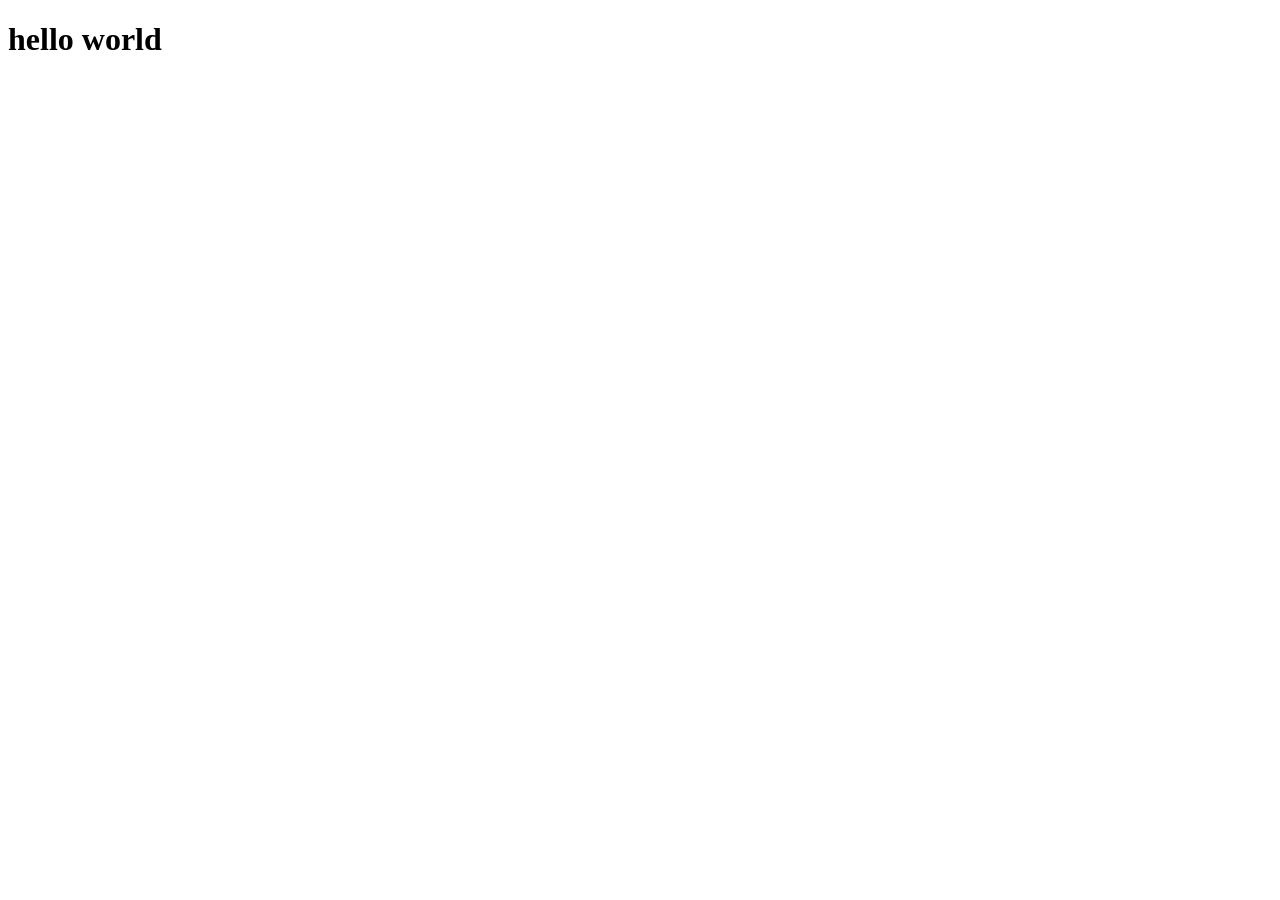
==== index.html @ 6f92bea1 "innitial comiit" ====
<!DOCTYPE html>
<html lang="en">
  <head>
    <meta charset="UTF-8" />
    <meta name="viewport" content="width=device-width, initial-scale=1.0" />
    <title>web project</title>
  </head>
  <body>
    <h1>hello world</h1>
  </body>
</html>
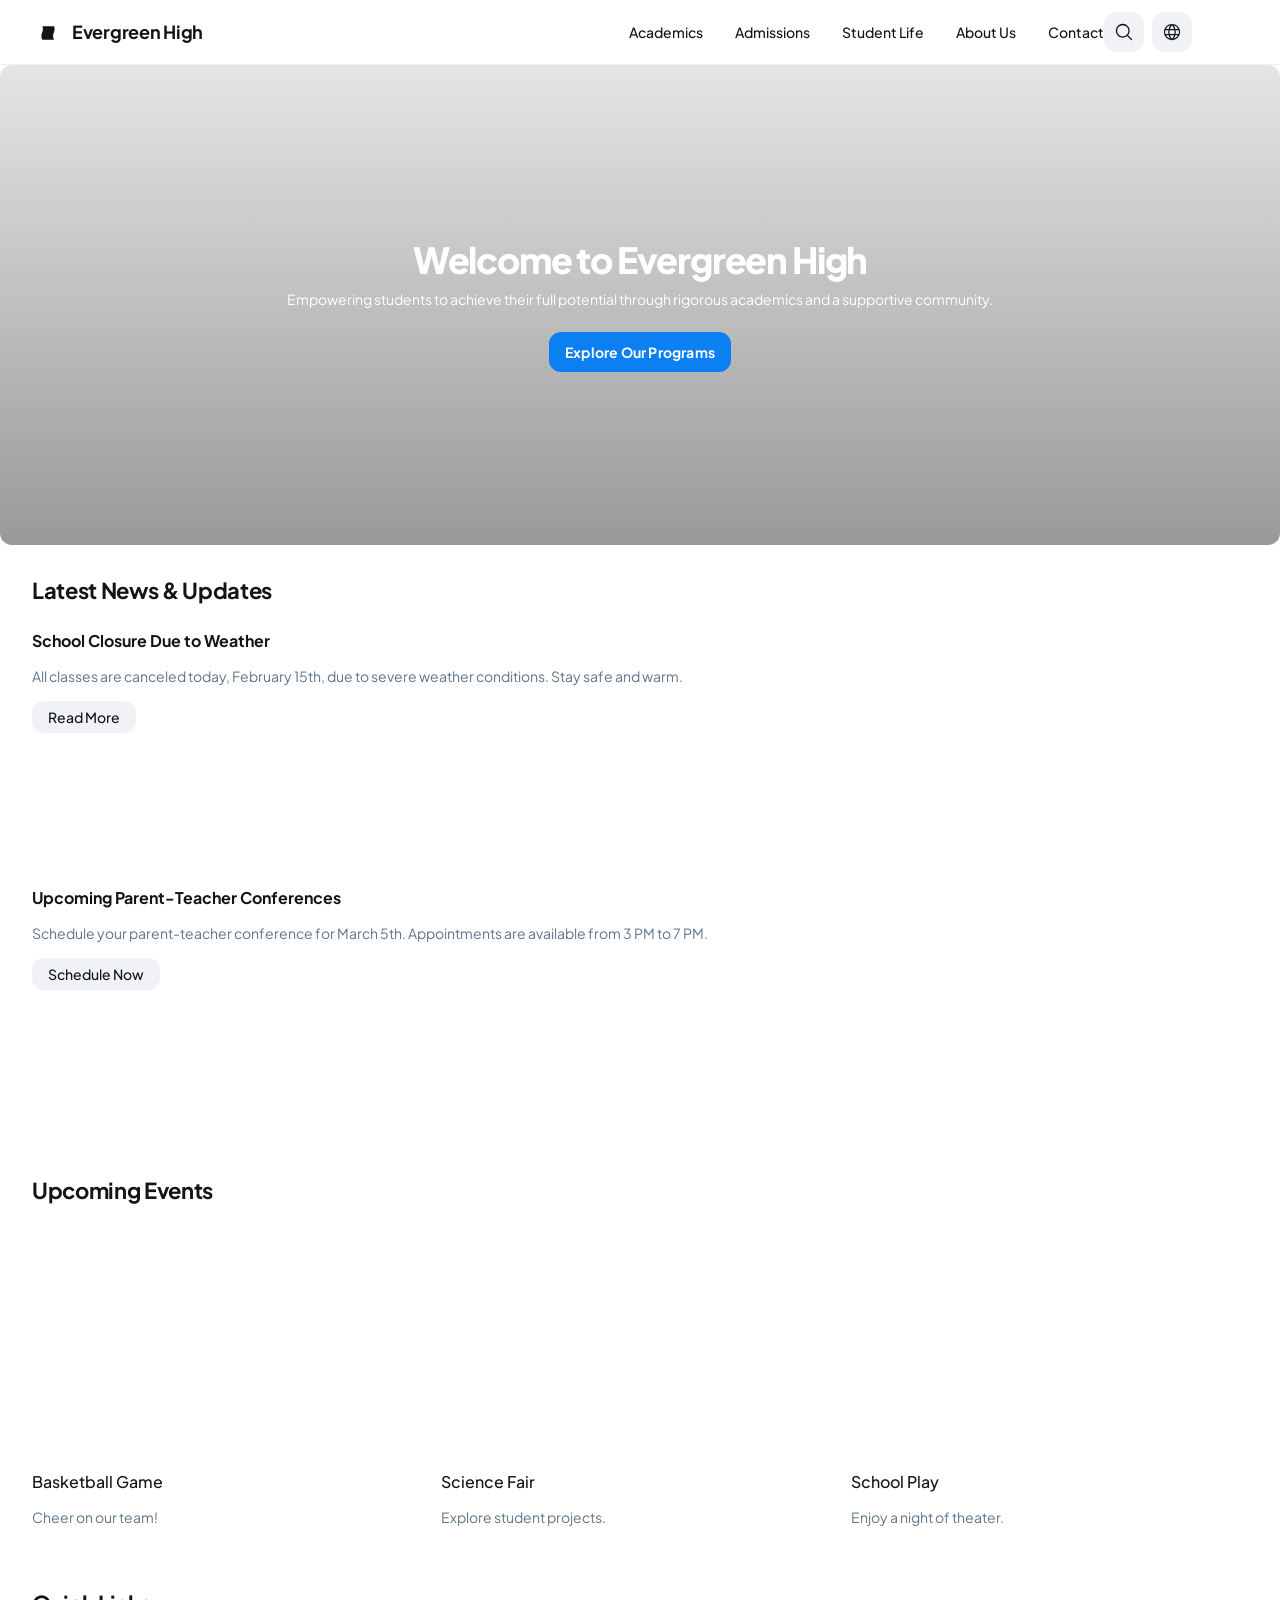
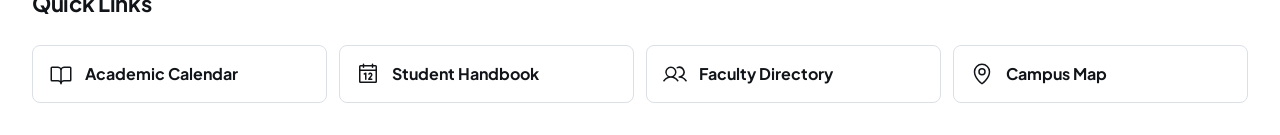
==== commit fb5cda9b: "frontend structure" ====
--- a/index.html
+++ b/index.html
@@ -1,11 +1,130 @@
 <!DOCTYPE html>
 <html lang="en">
-  <head>
-    <meta charset="UTF-8" />
-    <meta name="viewport" content="width=device-width, initial-scale=1.0" />
-    <title>web project</title>
-  </head>
-  <body>
-    <h1>hello world</h1>
-  </body>
-</html>
+<head>
+    <meta charset="UTF-8">
+    <meta name="viewport" content="width=device-width, initial-scale=1.0">
+    <title>Evergreen Design</title>
+    <link rel="preconnect" href="https://fonts.gstatic.com/" crossorigin>
+    <link rel="stylesheet" href="https://fonts.googleapis.com/css2?display=swap&family=Noto+Sans:wght@400;500;700;900&family=Plus+Jakarta+Sans:wght@400;500;700;800">
+    <link rel="stylesheet" href="style.css">
+</head>
+<body>
+    <div class="design-root">
+        <div class="layout-container">
+            <header class="header">
+                <div class="brand">
+                    <div class="logo">
+                        <svg viewBox="0 0 48 48" fill="none" xmlns="http://www.w3.org/2000/svg">
+                            <path d="M42.4379 44C42.4379 44 36.0744 33.9038 41.1692 24C46.8624 12.9336 42.2078 4 42.2078 4L7.01134 4C7.01134 4 11.6577 12.932 5.96912 23.9969C0.876273 33.9029 7.27094 44 7.27094 44L42.4379 44Z" fill="currentColor"></path>
+                        </svg>
+                    </div>
+                    <h2>Evergreen High</h2>
+                </div>
+                <nav class="navigation">
+                    <a href="#">Academics</a>
+                    <a href="#">Admissions</a>
+                    <a href="#">Student Life</a>
+                    <a href="#">About Us</a>
+                    <a href="#">Contact</a>
+                </nav>
+                <div class="actions">
+                    <button class="icon-button">
+                        <svg xmlns="http://www.w3.org/2000/svg" width="20px" height="20px" fill="currentColor" viewBox="0 0 256 256">
+                            <path d="M229.66,218.34l-50.07-50.06a88.11,88.11,0,1,0-11.31,11.31l50.06,50.07a8,8,0,0,0,11.32-11.32ZM40,112a72,72,0,1,1,72,72A72.08,72.08,0,0,1,40,112Z"></path>
+                        </svg>
+                    </button>
+                    <button class="icon-button">
+                        <svg xmlns="http://www.w3.org/2000/svg" width="20px" height="20px" fill="currentColor" viewBox="0 0 256 256">
+                            <path d="M128,24A104,104,0,1,0,232,128,104.11,104.11,0,0,0,128,24ZM101.63,168h52.74C149,186.34,140,202.87,128,215.89,116,202.87,107,186.34,101.63,168ZM98,152a145.72,145.72,0,0,1,0-48h60a145.72,145.72,0,0,1,0,48ZM40,128a87.61,87.61,0,0,1,3.33-24H81.79a161.79,161.79,0,0,0,0,48H43.33A87.61,87.61,0,0,1,40,128ZM154.37,88H101.63C107,69.66,116,53.13,128,40.11,140,53.13,149,69.66,154.37,88Zm19.84,16h38.46a88.15,88.15,0,0,1,0,48H174.21a161.79,161.79,0,0,0,0-48Zm32.16-16H170.94a142.39,142.39,0,0,0-20.26-45A88.37,88.37,0,0,1,206.37,88ZM105.32,43A142.39,142.39,0,0,0,85.06,88H49.63A88.37,88.37,0,0,1,105.32,43ZM49.63,168H85.06a142.39,142.39,0,0,0,20.26,45A88.37,88.37,0,0,1,49.63,168Zm101.05,45a142.39,142.39,0,0,0,20.26-45h35.43A88.37,88.37,0,0,1,150.68,213Z"></path>
+                        </svg>
+                    </button>
+                    <div class="avatar"></div>
+                </div>
+            </header>
+            
+            <main class="main-content">
+                <div class="hero">
+                    <div class="hero-text">
+                        <h1>Welcome to Evergreen High</h1>
+                        <p>Empowering students to achieve their full potential through rigorous academics and a supportive community.</p>
+                    </div>
+                    <button class="cta-button">Explore Our Programs</button>
+                </div>
+                
+                <section class="news-section">
+                    <h2>Latest News & Updates</h2>
+                    <div class="news-item">
+                        <div class="news-content">
+                            <h3>School Closure Due to Weather</h3>
+                            <p>All classes are canceled today, February 15th, due to severe weather conditions. Stay safe and warm.</p>
+                            <button class="read-more">Read More</button>
+                        </div>
+                        <div class="news-image"></div>
+                    </div>
+                    
+                    <div class="news-item">
+                        <div class="news-content">
+                            <h3>Upcoming Parent-Teacher Conferences</h3>
+                            <p>Schedule your parent-teacher conference for March 5th. Appointments are available from 3 PM to 7 PM.</p>
+                            <button class="read-more">Schedule Now</button>
+                        </div>
+                        <div class="news-image"></div>
+                    </div>
+                </section>
+                
+                <section class="events-section">
+                    <h2>Upcoming Events</h2>
+                    <div class="events-container">
+                        <div class="event-card">
+                            <div class="event-image"></div>
+                            <h3>Basketball Game</h3>
+                            <p>Cheer on our team!</p>
+                        </div>
+                        <div class="event-card">
+                            <div class="event-image"></div>
+                            <h3>Science Fair</h3>
+                            <p>Explore student projects.</p>
+                        </div>
+                        <div class="event-card">
+                            <div class="event-image"></div>
+                            <h3>School Play</h3>
+                            <p>Enjoy a night of theater.</p>
+                        </div>
+                    </div>
+                </section>
+                
+                <section class="quick-links">
+                    <h2>Quick Links</h2>
+                    <div class="links-grid">
+                        <a href="#" class="link-card">
+                            <svg xmlns="http://www.w3.org/2000/svg" width="24px" height="24px" fill="currentColor" viewBox="0 0 256 256">
+                                <path d="M224,48H160a40,40,0,0,0-32,16A40,40,0,0,0,96,48H32A16,16,0,0,0,16,64V192a16,16,0,0,0,16,16H96a24,24,0,0,1,24,24,8,8,0,0,0,16,0,24,24,0,0,1,24-24h64a16,16,0,0,0,16-16V64A16,16,0,0,0,224,48ZM96,192H32V64H96a24,24,0,0,1,24,24V200A39.81,39.81,0,0,0,96,192Zm128,0H160a39.81,39.81,0,0,0-24,8V88a24,24,0,0,1,24-24h64Z"></path>
+                            </svg>
+                            <span>Academic Calendar</span>
+                        </a>
+                        <a href="#" class="link-card">
+                            <svg xmlns="http://www.w3.org/2000/svg" width="24px" height="24px" fill="currentColor" viewBox="0 0 256 256">
+                                <path d="M208,32H184V24a8,8,0,0,0-16,0v8H88V24a8,8,0,0,0-16,0v8H48A16,16,0,0,0,32,48V208a16,16,0,0,0,16,16H208a16,16,0,0,0,16-16V48A16,16,0,0,0,208,32ZM72,48v8a8,8,0,0,0,16,0V48h80v8a8,8,0,0,0,16,0V48h24V80H48V48ZM208,208H48V96H208V208Zm-96-88v64a8,8,0,0,1-16,0V132.94l-4.42,2.22a8,8,0,0,1-7.16-14.32l16-8A8,8,0,0,1,112,120Zm59.16,30.45L152,176h16a8,8,0,0,1,0,16H136a8,8,0,0,1-6.4-12.8l28.78-38.37A8,8,0,1,0,145.07,132a8,8,0,1,1-13.85-8A24,24,0,0,1,176,136,23.76,23.76,0,0,1,171.16,150.45Z"></path>
+                            </svg>
+                            <span>Student Handbook</span>
+                        </a>
+                        <a href="#" class="link-card">
+                            <svg xmlns="http://www.w3.org/2000/svg" width="24px" height="24px" fill="currentColor" viewBox="0 0 256 256">
+                                <path d="M117.25,157.92a60,60,0,1,0-66.5,0A95.83,95.83,0,0,0,3.53,195.63a8,8,0,1,0,13.4,8.74,80,80,0,0,1,134.14,0,8,8,0,0,0,13.4-8.74A95.83,95.83,0,0,0,117.25,157.92ZM40,108a44,44,0,1,1,44,44A44.05,44.05,0,0,1,40,108Zm210.14,98.7a8,8,0,0,1-11.07-2.33A79.83,79.83,0,0,0,172,168a8,8,0,0,1,0-16,44,44,0,1,0-16.34-84.87,8,8,0,1,1-5.94-14.85,60,60,0,0,1,55.53,105.64,95.83,95.83,0,0,1,47.22,37.71A8,8,0,0,1,250.14,206.7Z"></path>
+                            </svg>
+                            <span>Faculty Directory</span>
+                        </a>
+                        <a href="#" class="link-card">
+                            <svg xmlns="http://www.w3.org/2000/svg" width="24px" height="24px" fill="currentColor" viewBox="0 0 256 256">
+                                <path d="M128,64a40,40,0,1,0,40,40A40,40,0,0,0,128,64Zm0,64a24,24,0,1,1,24-24A24,24,0,0,1,128,128Zm0-112a88.1,88.1,0,0,0-88,88c0,31.4,14.51,64.68,42,96.25a254.19,254.19,0,0,0,41.45,38.3,8,8,0,0,0,9.18,0A254.19,254.19,0,0,0,174,200.25c27.45-31.57,42-64.85,42-96.25A88.1,88.1,0,0,0,128,16Zm0,206c-16.53-13-72-60.75-72-118a72,72,0,0,1,144,0C200,161.23,144.53,209,128,222Z"></path>
+                            </svg>
+                            <span>Campus Map</span>
+                        </a>
+                    </div>
+                </section>
+            </main>
+        </div>
+    </div>
+    <script src="script.js"></script>
+</body>
+</html>
--- a/style.css
+++ b/style.css
@@ -0,0 +1,733 @@
+/* Global Styles */
+* {
+    margin: 0;
+    padding: 0;
+    box-sizing: border-box;
+    font-family: "Plus Jakarta Sans", "Noto Sans", sans-serif;
+}
+
+body {
+    background-color: #fff;
+    color: #111418;
+    min-height: 100vh;
+    overflow-x: hidden;
+}
+
+.design-root {
+    display: flex;
+    flex-direction: column;
+    min-height: 100vh;
+    position: relative;
+    width: 100%;
+}
+
+.layout-container {
+    display: flex;
+    flex-direction: column;
+    flex-grow: 1;
+    height: 100%;
+}
+
+/* Header Styles */
+.header {
+    display: flex;
+    align-items: center;
+    justify-content: space-between;
+    border-bottom: 1px solid #f0f2f5;
+    padding: 12px 40px;
+    white-space: nowrap;
+}
+
+.brand {
+    display: flex;
+    align-items: center;
+    gap: 16px;
+    color: #111418;
+}
+
+.logo {
+    width: 16px;
+    height: 16px;
+}
+
+.brand h2 {
+    font-size: 18px;
+    font-weight: 700;
+    line-height: 1.2;
+    letter-spacing: -0.015em;
+}
+
+.navigation {
+    display: flex;
+    flex: 1;
+    justify-content: flex-end;
+    gap: 32px;
+}
+
+.navigation a {
+    color: #111418;
+    font-size: 14px;
+    font-weight: 500;
+    line-height: normal;
+    text-decoration: none;
+}
+
+.actions {
+    display: flex;
+    gap: 8px;
+}
+
+.icon-button {
+    display: flex;
+    align-items: center;
+    justify-content: center;
+    background-color: #f0f2f5;
+    border: none;
+    border-radius: 12px;
+    color: #111418;
+    cursor: pointer;
+    font-size: 14px;
+    font-weight: 700;
+    height: 40px;
+    max-width: 480px;
+    min-width: 0;
+    overflow: hidden;
+    padding: 0 10px;
+    gap: 8px;
+}
+
+.avatar {
+    background-position: center;
+    background-repeat: no-repeat;
+    background-size: cover;
+    border-radius: 50%;
+    width: 40px;
+    height: 40px;
+    aspect-ratio: 1/1;
+}
+
+/* Hero Section */
+.hero {
+    background-image: linear-gradient(rgba(0, 0, 0, 0.1), rgba(0, 0, 0, 0.4)), url('https://lh3.googleusercontent.com/aida-public/[base64]');
+    background-size: cover;
+    background-position: center;
+    background-repeat: no-repeat;
+    display: flex;
+    flex-direction: column;
+    justify-content: center;
+    align-items: center;
+    min-height: 480px;
+    padding: 16px;
+    gap: 24px;
+    border-radius: 12px;
+}
+
+.hero-text {
+    display: flex;
+    flex-direction: column;
+    gap: 8px;
+    text-align: center;
+}
+
+.hero h1 {
+    color: #fff;
+    font-size: 36px;
+    font-weight: 900;
+    line-height: 1.2;
+    letter-spacing: -0.033em;
+}
+
+.hero p {
+    color: #fff;
+    font-size: 14px;
+    line-height: normal;
+}
+
+.cta-button {
+    display: flex;
+    align-items: center;
+    justify-content: center;
+    background-color: #0c7ff2;
+    border: none;
+    border-radius: 12px;
+    color: #fff;
+    cursor: pointer;
+    font-size: 14px;
+    font-weight: 700;
+    height: 40px;
+    min-width: 84px;
+    max-width: 480px;
+    overflow: hidden;
+    padding: 0 16px;
+    letter-spacing: 0.015em;
+}
+
+/* News Section */
+.news-section {
+    padding: 16px;
+}
+
+.news-section h2 {
+    font-size: 22px;
+    font-weight: 700;
+    line-height: 1.2;
+    letter-spacing: -0.015em;
+    padding: 16px 16px 12px;
+}
+
+.news-item {
+    display: flex;
+    align-items: stretch;
+    justify-content: space-between;
+    gap: 16px;
+    border-radius: 12px;
+    padding: 16px;
+}
+
+.news-content {
+    display: flex;
+    flex-direction: column;
+    flex: 2;
+    gap: 16px;
+}
+
+.news-content h3 {
+    font-size: 16px;
+    font-weight: 700;
+    line-height: 1.2;
+}
+
+.news-content p {
+    color: #60758a;
+    font-size: 14px;
+    line-height: normal;
+}
+
+.read-more {
+    display: flex;
+    align-items: center;
+    justify-content: center;
+    background-color: #f0f2f5;
+    border: none;
+    border-radius: 12px;
+    color: #111418;
+    cursor: pointer;
+    font-size: 14px;
+    font-weight: 500;
+    height: 32px;
+    min-width: 84px;
+    max-width: 480px;
+    overflow: hidden;
+    padding: 0 16px;
+    width: fit-content;
+    flex-direction: row-reverse;
+}
+
+.news-image {
+    background-position: center;
+    background-repeat: no-repeat;
+    background-size: cover;
+    border-radius: 12px;
+    flex: 1;
+    width: 100%;
+    aspect-ratio: 16/9;
+}
+
+/* Events Section */
+.events-section {
+    padding: 16px;
+}
+
+.events-section h2 {
+    font-size: 22px;
+    font-weight: 700;
+    line-height: 1.2;
+    letter-spacing: -0.015em;
+    padding: 16px 16px 12px;
+}
+
+.events-container {
+    display: flex;
+    overflow-y: auto;
+    -ms-overflow-style: none;
+    scrollbar-width: none;
+    padding: 16px;
+    gap: 12px;
+}
+
+.events-container::-webkit-scrollbar {
+    display: none;
+}
+
+.event-card {
+    display: flex;
+    flex-direction: column;
+    flex: 1;
+    gap: 16px;
+    border-radius: 8px;
+    min-width: 240px;
+    height: 100%;
+}
+
+.event-image {
+    background-position: center;
+    background-repeat: no-repeat;
+    background-size: cover;
+    border-radius: 12px;
+    width: 100%;
+    aspect-ratio: 16/9;
+    display: flex;
+    flex-direction: column;
+}
+
+.event-card h3 {
+    font-size: 16px;
+    font-weight: 500;
+    line-height: normal;
+}
+
+.event-card p {
+    color: #60758a;
+    font-size: 14px;
+    line-height: normal;
+}
+
+/* Quick Links */
+.quick-links {
+    padding: 16px;
+}
+
+.quick-links h2 {
+    font-size: 22px;
+    font-weight: 700;
+    line-height: 1.2;
+    letter-spacing: -0.015em;
+    padding: 16px 16px 12px;
+}
+
+.links-grid {
+    display: grid;
+    grid-template-columns: repeat(auto-fit, minmax(158px, 1fr));
+    gap: 12px;
+    padding: 16px;
+}
+
+.link-card {
+    display: flex;
+    flex: 1;
+    gap: 12px;
+    border: 1px solid #dbe0e6;
+    background-color: #fff;
+    border-radius: 8px;
+    padding: 16px;
+    align-items: center;
+    text-decoration: none;
+    color: #111418;
+}
+
+.link-card span {
+    font-size: 16px;
+    font-weight: 700;
+    line-height: 1.2;
+}
+
+/* Reuse styles from home page */
+@import url('../home/styles.css');
+
+/* Page Header */
+.page-header {
+    display: flex;
+    flex-wrap: wrap;
+    justify-content: space-between;
+    gap: 12px;
+    padding: 16px;
+}
+
+.page-header h1 {
+    font-size: 32px;
+    font-weight: 700;
+    line-height: 1.2;
+    min-width: 288px;
+}
+
+.page-header p {
+    color: #60758a;
+    font-size: 14px;
+    line-height: normal;
+}
+
+/* Content Section */
+.content-section {
+    padding: 0 16px;
+}
+
+.content-section h2 {
+    font-size: 22px;
+    font-weight: 700;
+    line-height: 1.2;
+    letter-spacing: -0.015em;
+    padding-bottom: 12px;
+    padding-top: 20px;
+}
+
+.content-section p {
+    font-size: 16px;
+    line-height: normal;
+    padding-bottom: 12px;
+    padding-top: 4px;
+}
+
+.content-section ul {
+    margin-left: 24px;
+    margin-top: 12px;
+}
+
+.content-section li {
+    margin-bottom: 8px;
+    font-size: 16px;
+    line-height: 1.5;
+}
+
+/* Reuse styles from home page */
+@import url('../home/styles.css');
+
+/* Page Header */
+.page-header {
+    display: flex;
+    flex-wrap: wrap;
+    justify-content: space-between;
+    gap: 12px;
+    padding: 16px;
+}
+
+.page-header h1 {
+    font-size: 32px;
+    font-weight: 700;
+    line-height: 1.2;
+    min-width: 288px;
+}
+
+/* Departments Grid */
+.departments-grid {
+    display: grid;
+    grid-template-columns: repeat(auto-fit, minmax(158px, 1fr));
+    gap: 12px;
+    padding: 16px;
+}
+
+.department-card {
+    display: flex;
+    flex-direction: column;
+    flex: 1;
+    gap: 12px;
+    border: 1px solid #dbe0e6;
+    background-color: #fff;
+    border-radius: 8px;
+    padding: 16px;
+    text-decoration: none;
+    color: #111418;
+}
+
+.department-info {
+    display: flex;
+    flex-direction: column;
+    gap: 4px;
+}
+
+.department-card h3 {
+    font-size: 16px;
+    font-weight: 700;
+    line-height: 1.2;
+}
+
+.department-card p {
+    color: #60758a;
+    font-size: 14px;
+    line-height: normal;
+}
+
+/* Footer */
+.footer {
+    display: flex;
+    justify-content: center;
+    padding: 40px 0;
+}
+
+.footer-content {
+    display: flex;
+    flex-direction: column;
+    max-width: 960px;
+    flex: 1;
+    gap: 24px;
+    text-align: center;
+    padding: 0 20px;
+}
+
+.footer-links {
+    display: flex;
+    flex-wrap: wrap;
+    align-items: center;
+    justify-content: center;
+    gap: 24px;
+}
+
+.footer-links a {
+    color: #60758a;
+    font-size: 16px;
+    line-height: normal;
+    min-width: 160px;
+    text-decoration: none;
+}
+
+.footer-content p {
+    color: #60758a;
+    font-size: 16px;
+    line-height: normal;
+}
+
+/* Reuse styles from home page */
+@import url('../home/styles.css');
+
+/* Page Header */
+.page-header {
+    display: flex;
+    flex-wrap: wrap;
+    justify-content: space-between;
+    gap: 12px;
+    padding: 16px;
+}
+
+.page-header h1 {
+    font-size: 32px;
+    font-weight: 700;
+    line-height: 1.2;
+    min-width: 288px;
+}
+
+/* Calendar Container */
+.calendar-container {
+    display: flex;
+    flex-wrap: wrap;
+    align-items: center;
+    justify-content: center;
+    gap: 24px;
+    padding: 16px;
+}
+
+.calendar-month {
+    display: flex;
+    flex-direction: column;
+    min-width: 288px;
+    max-width: 336px;
+    flex: 1;
+    gap: 2px;
+}
+
+.calendar-header {
+    display: flex;
+    align-items: center;
+    padding: 4px;
+    justify-content: space-between;
+}
+
+.calendar-header h3 {
+    font-size: 16px;
+    font-weight: 700;
+    line-height: 1.2;
+    flex: 1;
+    text-align: center;
+}
+
+.nav-button {
+    background: none;
+    border: none;
+    color: #111418;
+    cursor: pointer;
+    display: flex;
+    align-items: center;
+    justify-content: center;
+    width: 40px;
+    height: 40px;
+}
+
+.calendar-grid {
+    display: grid;
+    grid-template-columns: repeat(7, 1fr);
+}
+
+.day-header {
+    color: #111418;
+    font-size: 13px;
+    font-weight: 700;
+    line-height: normal;
+    letter-spacing: 0.015em;
+    display: flex;
+    height: 48px;
+    width: 100%;
+    align-items: center;
+    justify-content: center;
+    padding-bottom: 2px;
+}
+
+.day {
+    color: #111418;
+    font-size: 14px;
+    font-weight: 500;
+    line-height: normal;
+    display: flex;
+    height: 48px;
+    width: 100%;
+    align-items: center;
+    justify-content: center;
+    cursor: pointer;
+}
+
+.day.active {
+    color: #fff;
+    background-color: #0c7ff2;
+    border-radius: 50%;
+}
+
+.day.empty {
+    visibility: hidden;
+}
+
+/* Key Dates */
+.key-dates {
+    padding: 0 16px;
+}
+
+.key-dates h3 {
+    font-size: 18px;
+    font-weight: 700;
+    line-height: 1.2;
+    letter-spacing: -0.015em;
+    padding: 0 16px 8px;
+    padding-top: 16px;
+}
+
+.date-item {
+    display: flex;
+    align-items: center;
+    gap: 16px;
+    background-color: #fff;
+    padding: 8px 16px;
+    min-height: 72px;
+}
+
+.date-info {
+    display: flex;
+    flex-direction: column;
+    justify-content: center;
+}
+
+.date-info p:first-child {
+    font-size: 16px;
+    font-weight: 500;
+    line-height: normal;
+    overflow: hidden;
+    display: -webkit-box;
+    -webkit-line-clamp: 1;
+    -webkit-box-orient: vertical;
+}
+
+.date-info p:last-child {
+    color: #60758a;
+    font-size: 14px;
+    line-height: normal;
+    overflow: hidden;
+    display: -webkit-box;
+    -webkit-line-clamp: 2;
+    -webkit-box-orient: vertical;
+}
+/* Reuse styles from home page */
+@import url('../home/styles.css');
+
+/* Contact Page */
+.contact-page {
+    display: flex;
+    flex-direction: column;
+    width: 512px;
+    max-width: 512px;
+    padding: 20px 0;
+    max-width: 960px;
+    flex: 1;
+}
+
+.contact-page h2 {
+    font-size: 28px;
+    font-weight: 700;
+    line-height: 1.2;
+    padding: 0 16px 12px;
+    padding-top: 20px;
+    text-align: center;
+}
+
+.contact-page p {
+    font-size: 16px;
+    line-height: normal;
+    padding-bottom: 12px;
+    padding-top: 4px;
+    text-align: center;
+}
+
+/* Contact Form */
+.contact-form {
+    display: flex;
+    flex-direction: column;
+    max-width: 480px;
+    padding: 12px 16px;
+}
+
+.form-group {
+    display: flex;
+    flex-direction: column;
+    min-width: 160px;
+    flex: 1;
+    margin-bottom: 16px;
+}
+
+.form-group label {
+    font-size: 16px;
+    font-weight: 500;
+    line-height: normal;
+    padding-bottom: 8px;
+}
+
+.form-group input,
+.form-group textarea {
+    border: 1px solid #dbe0e6;
+    background-color: #fff;
+    border-radius: 12px;
+    color: #111418;
+    font-size: 16px;
+    line-height: normal;
+    padding: 15px;
+    min-height: 56px;
+    resize: none;
+    width: 100%;
+}
+
+.form-group textarea {
+    min-height: 144px;
+}
+
+.submit-button {
+    display: flex;
+    align-items: center;
+    justify-content: center;
+    background-color: #0c7ff2;
+    border: none;
+    border-radius: 12px;
+    color: #fff;
+    cursor: pointer;
+    font-size: 14px;
+    font-weight: 700;
+    height: 40px;
+    min-width: 84px;
+    max-width: 480px;
+    overflow: hidden;
+    padding: 0 16px;
+    letter-spacing: 0.015em;
+    margin-top: 12px;
+}
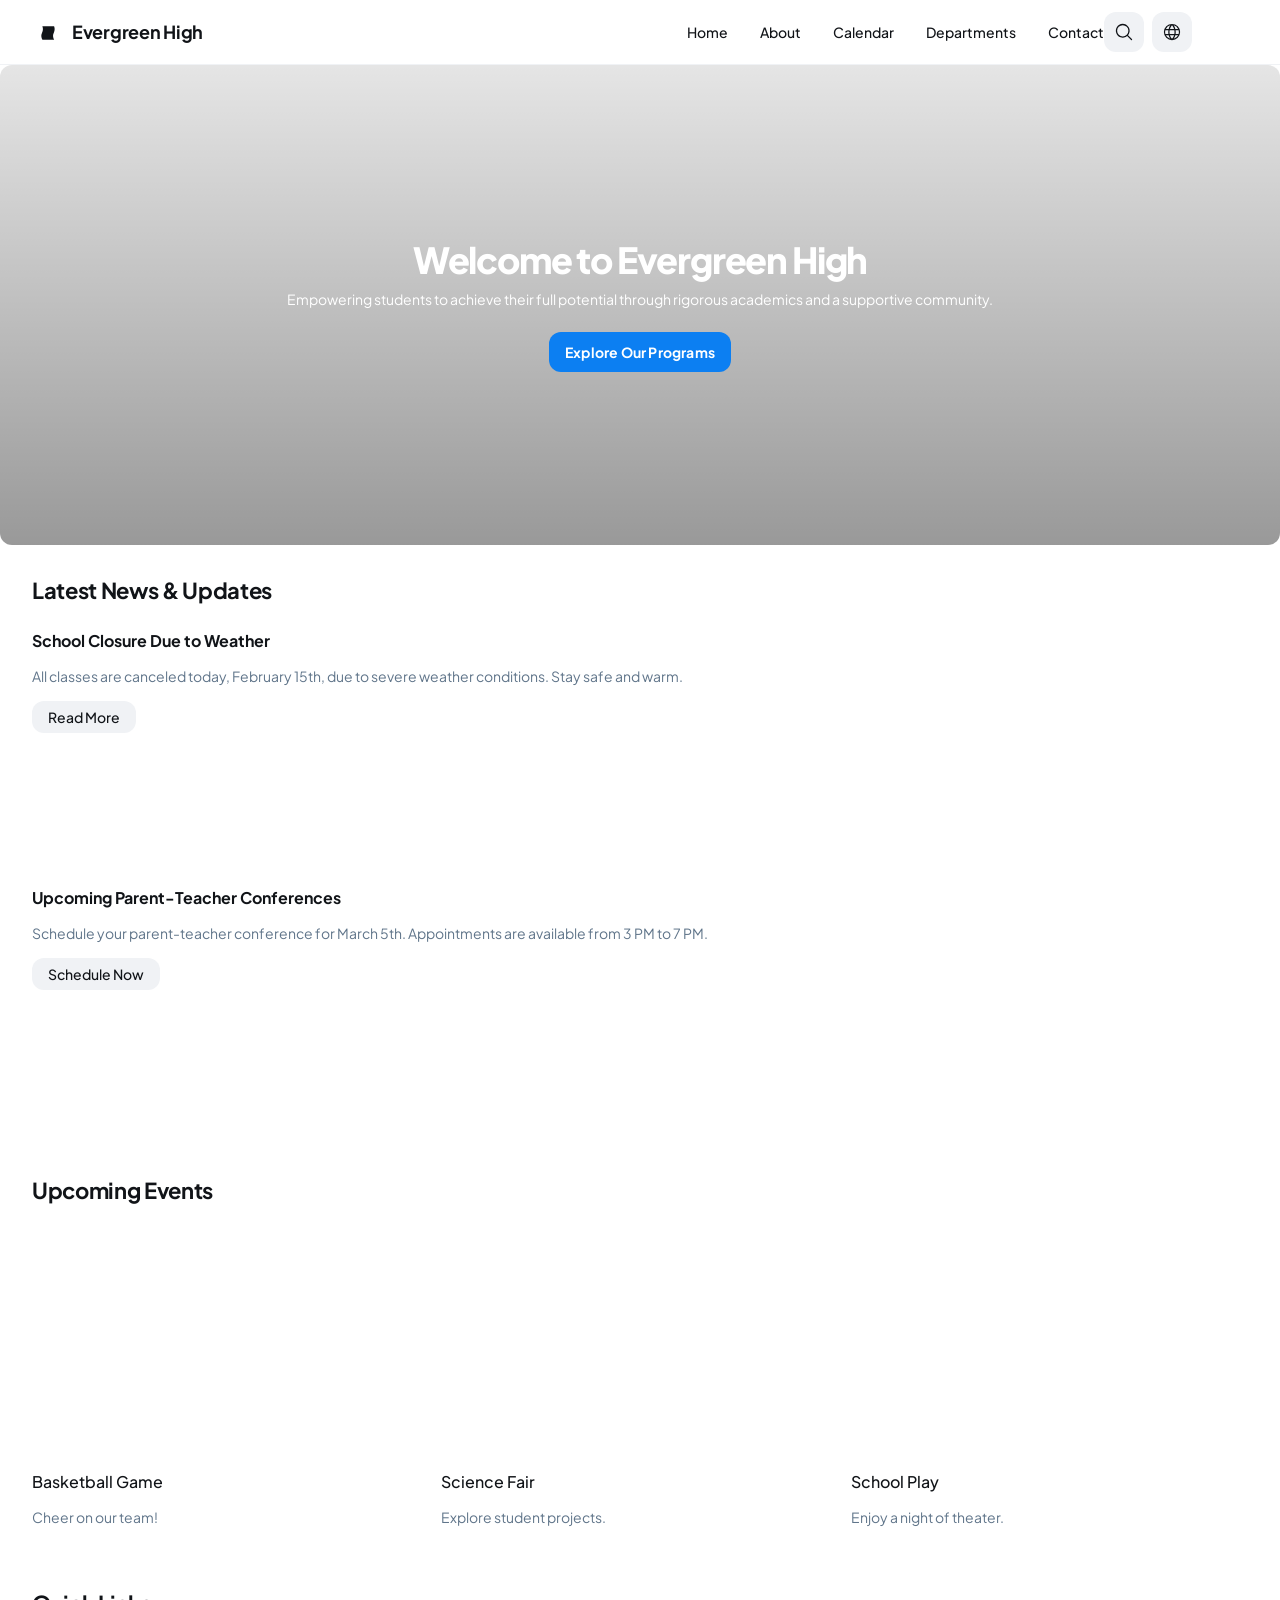
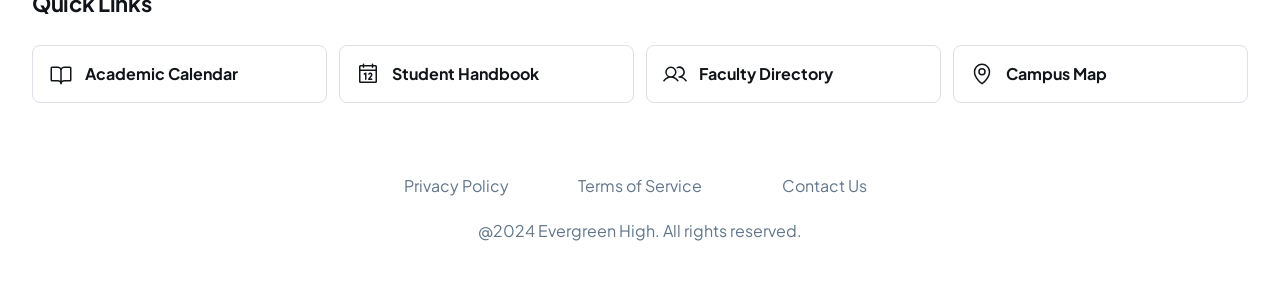
==== commit e8f35eb8: "fixes" ====
--- a/index.html
+++ b/index.html
@@ -21,11 +21,11 @@
                     <h2>Evergreen High</h2>
                 </div>
                 <nav class="navigation">
-                    <a href="#">Academics</a>
-                    <a href="#">Admissions</a>
-                    <a href="#">Student Life</a>
-                    <a href="#">About Us</a>
-                    <a href="#">Contact</a>
+                    <a href="index.html">Home</a>
+                    <a href="about.html">About</a>
+                    <a href="calendar.html">Calendar</a>
+                    <a href="departments.html">Departments</a>
+                    <a href="contact.html">Contact</a>
                 </nav>
                 <div class="actions">
                     <button class="icon-button">
@@ -96,25 +96,25 @@
                 <section class="quick-links">
                     <h2>Quick Links</h2>
                     <div class="links-grid">
-                        <a href="#" class="link-card">
+                        <a href="calendar.html" class="link-card">
                             <svg xmlns="http://www.w3.org/2000/svg" width="24px" height="24px" fill="currentColor" viewBox="0 0 256 256">
                                 <path d="M224,48H160a40,40,0,0,0-32,16A40,40,0,0,0,96,48H32A16,16,0,0,0,16,64V192a16,16,0,0,0,16,16H96a24,24,0,0,1,24,24,8,8,0,0,0,16,0,24,24,0,0,1,24-24h64a16,16,0,0,0,16-16V64A16,16,0,0,0,224,48ZM96,192H32V64H96a24,24,0,0,1,24,24V200A39.81,39.81,0,0,0,96,192Zm128,0H160a39.81,39.81,0,0,0-24,8V88a24,24,0,0,1,24-24h64Z"></path>
                             </svg>
                             <span>Academic Calendar</span>
                         </a>
-                        <a href="#" class="link-card">
+                        <a href="about.html" class="link-card">
                             <svg xmlns="http://www.w3.org/2000/svg" width="24px" height="24px" fill="currentColor" viewBox="0 0 256 256">
                                 <path d="M208,32H184V24a8,8,0,0,0-16,0v8H88V24a8,8,0,0,0-16,0v8H48A16,16,0,0,0,32,48V208a16,16,0,0,0,16,16H208a16,16,0,0,0,16-16V48A16,16,0,0,0,208,32ZM72,48v8a8,8,0,0,0,16,0V48h80v8a8,8,0,0,0,16,0V48h24V80H48V48ZM208,208H48V96H208V208Zm-96-88v64a8,8,0,0,1-16,0V132.94l-4.42,2.22a8,8,0,0,1-7.16-14.32l16-8A8,8,0,0,1,112,120Zm59.16,30.45L152,176h16a8,8,0,0,1,0,16H136a8,8,0,0,1-6.4-12.8l28.78-38.37A8,8,0,1,0,145.07,132a8,8,0,1,1-13.85-8A24,24,0,0,1,176,136,23.76,23.76,0,0,1,171.16,150.45Z"></path>
                             </svg>
                             <span>Student Handbook</span>
                         </a>
-                        <a href="#" class="link-card">
+                        <a href="departments.html" class="link-card">
                             <svg xmlns="http://www.w3.org/2000/svg" width="24px" height="24px" fill="currentColor" viewBox="0 0 256 256">
                                 <path d="M117.25,157.92a60,60,0,1,0-66.5,0A95.83,95.83,0,0,0,3.53,195.63a8,8,0,1,0,13.4,8.74,80,80,0,0,1,134.14,0,8,8,0,0,0,13.4-8.74A95.83,95.83,0,0,0,117.25,157.92ZM40,108a44,44,0,1,1,44,44A44.05,44.05,0,0,1,40,108Zm210.14,98.7a8,8,0,0,1-11.07-2.33A79.83,79.83,0,0,0,172,168a8,8,0,0,1,0-16,44,44,0,1,0-16.34-84.87,8,8,0,1,1-5.94-14.85,60,60,0,0,1,55.53,105.64,95.83,95.83,0,0,1,47.22,37.71A8,8,0,0,1,250.14,206.7Z"></path>
                             </svg>
                             <span>Faculty Directory</span>
                         </a>
-                        <a href="#" class="link-card">
+                        <a href="contact.html" class="link-card">
                             <svg xmlns="http://www.w3.org/2000/svg" width="24px" height="24px" fill="currentColor" viewBox="0 0 256 256">
                                 <path d="M128,64a40,40,0,1,0,40,40A40,40,0,0,0,128,64Zm0,64a24,24,0,1,1,24-24A24,24,0,0,1,128,128Zm0-112a88.1,88.1,0,0,0-88,88c0,31.4,14.51,64.68,42,96.25a254.19,254.19,0,0,0,41.45,38.3,8,8,0,0,0,9.18,0A254.19,254.19,0,0,0,174,200.25c27.45-31.57,42-64.85,42-96.25A88.1,88.1,0,0,0,128,16Zm0,206c-16.53-13-72-60.75-72-118a72,72,0,0,1,144,0C200,161.23,144.53,209,128,222Z"></path>
                             </svg>
@@ -125,6 +125,15 @@
             </main>
         </div>
     </div>
-    <script src="script.js"></script>
+    <footer class="footer">
+        <div class="footer-content">
+            <div class="footer-links">
+                <a href="#">Privacy Policy</a>
+                <a href="#">Terms of Service</a>
+                <a href="contact.html">Contact Us</a>
+            </div>
+            <p>@2024 Evergreen High. All rights reserved.</p>
+        </div>
+    </footer>
 </body>
 </html>
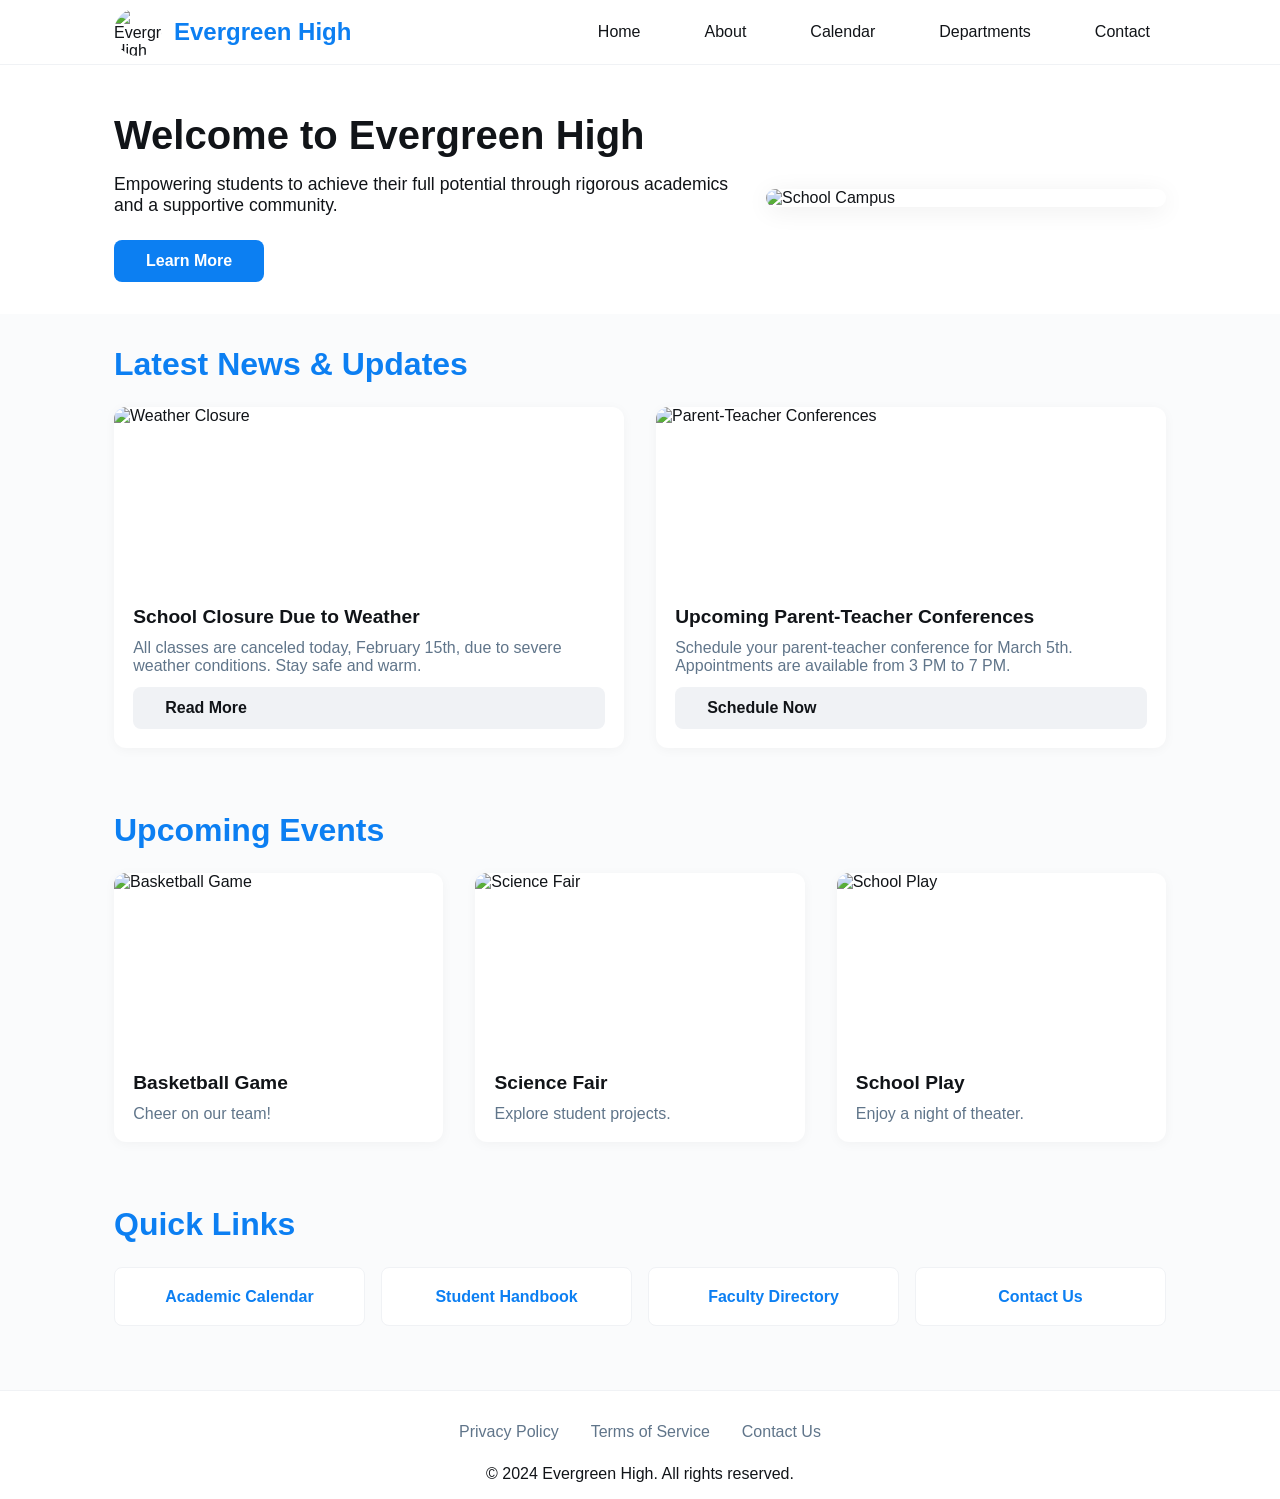
==== commit 64654ce8: "commit" ====
--- a/index.html
+++ b/index.html
@@ -3,136 +3,107 @@
 <head>
     <meta charset="UTF-8">
     <meta name="viewport" content="width=device-width, initial-scale=1.0">
-    <title>Evergreen Design</title>
-    <link rel="preconnect" href="https://fonts.gstatic.com/" crossorigin>
-    <link rel="stylesheet" href="https://fonts.googleapis.com/css2?display=swap&family=Noto+Sans:wght@400;500;700;900&family=Plus+Jakarta+Sans:wght@400;500;700;800">
+    <title>Evergreen High School</title>
     <link rel="stylesheet" href="style.css">
 </head>
 <body>
-    <div class="design-root">
-        <div class="layout-container">
-            <header class="header">
-                <div class="brand">
-                    <div class="logo">
-                        <svg viewBox="0 0 48 48" fill="none" xmlns="http://www.w3.org/2000/svg">
-                            <path d="M42.4379 44C42.4379 44 36.0744 33.9038 41.1692 24C46.8624 12.9336 42.2078 4 42.2078 4L7.01134 4C7.01134 4 11.6577 12.932 5.96912 23.9969C0.876273 33.9029 7.27094 44 7.27094 44L42.4379 44Z" fill="currentColor"></path>
-                        </svg>
-                    </div>
-                    <h2>Evergreen High</h2>
+    <header class="navbar">
+        <div class="container navbar-content">
+            <div class="navbar-brand">
+                <img src="https://images.unsplash.com/photo-1503676382389-4809596d5290?auto=format&fit=facearea&w=80&h=80" alt="Evergreen High Logo" class="logo-img">
+                <span class="brand-title">Evergreen High</span>
+            </div>
+            <nav class="nav-links">
+                <a href="index.html">Home</a>
+                <a href="about.html">About</a>
+                <a href="calendar.html">Calendar</a>
+                <a href="departments.html">Departments</a>
+                <a href="contact.html">Contact</a>
+            </nav>
+        </div>
+    </header>
+    <main>
+        <section class="hero">
+            <div class="container hero-content">
+                <div class="hero-text">
+                    <h1>Welcome to Evergreen High</h1>
+                    <p>Empowering students to achieve their full potential through rigorous academics and a supportive community.</p>
+                    <a href="about.html" class="btn btn-primary">Learn More</a>
                 </div>
-                <nav class="navigation">
-                    <a href="index.html">Home</a>
-                    <a href="about.html">About</a>
-                    <a href="calendar.html">Calendar</a>
-                    <a href="departments.html">Departments</a>
-                    <a href="contact.html">Contact</a>
-                </nav>
-                <div class="actions">
-                    <button class="icon-button">
-                        <svg xmlns="http://www.w3.org/2000/svg" width="20px" height="20px" fill="currentColor" viewBox="0 0 256 256">
-                            <path d="M229.66,218.34l-50.07-50.06a88.11,88.11,0,1,0-11.31,11.31l50.06,50.07a8,8,0,0,0,11.32-11.32ZM40,112a72,72,0,1,1,72,72A72.08,72.08,0,0,1,40,112Z"></path>
-                        </svg>
-                    </button>
-                    <button class="icon-button">
-                        <svg xmlns="http://www.w3.org/2000/svg" width="20px" height="20px" fill="currentColor" viewBox="0 0 256 256">
-                            <path d="M128,24A104,104,0,1,0,232,128,104.11,104.11,0,0,0,128,24ZM101.63,168h52.74C149,186.34,140,202.87,128,215.89,116,202.87,107,186.34,101.63,168ZM98,152a145.72,145.72,0,0,1,0-48h60a145.72,145.72,0,0,1,0,48ZM40,128a87.61,87.61,0,0,1,3.33-24H81.79a161.79,161.79,0,0,0,0,48H43.33A87.61,87.61,0,0,1,40,128ZM154.37,88H101.63C107,69.66,116,53.13,128,40.11,140,53.13,149,69.66,154.37,88Zm19.84,16h38.46a88.15,88.15,0,0,1,0,48H174.21a161.79,161.79,0,0,0,0-48Zm32.16-16H170.94a142.39,142.39,0,0,0-20.26-45A88.37,88.37,0,0,1,206.37,88ZM105.32,43A142.39,142.39,0,0,0,85.06,88H49.63A88.37,88.37,0,0,1,105.32,43ZM49.63,168H85.06a142.39,142.39,0,0,0,20.26,45A88.37,88.37,0,0,1,49.63,168Zm101.05,45a142.39,142.39,0,0,0,20.26-45h35.43A88.37,88.37,0,0,1,150.68,213Z"></path>
-                        </svg>
-                    </button>
-                    <div class="avatar"></div>
-                </div>
-            </header>
-            
-            <main class="main-content">
-                <div class="hero">
-                    <div class="hero-text">
-                        <h1>Welcome to Evergreen High</h1>
-                        <p>Empowering students to achieve their full potential through rigorous academics and a supportive community.</p>
-                    </div>
-                    <button class="cta-button">Explore Our Programs</button>
-                </div>
-                
-                <section class="news-section">
-                    <h2>Latest News & Updates</h2>
-                    <div class="news-item">
-                        <div class="news-content">
+                <img src="https://images.unsplash.com/photo-1464983953574-0892a716854b?auto=format&fit=crop&w=800&q=80" alt="School Campus" class="hero-img">
+            </div>
+        </section>
+        <section class="news">
+            <div class="container">
+                <h2>Latest News & Updates</h2>
+                <div class="card-grid">
+                    <article class="card">
+                        <img src="https://images.unsplash.com/photo-1513258496099-48168024aec0?auto=format&fit=crop&w=400&q=80" alt="Weather Closure" class="card-img">
+                        <div class="card-body">
                             <h3>School Closure Due to Weather</h3>
                             <p>All classes are canceled today, February 15th, due to severe weather conditions. Stay safe and warm.</p>
-                            <button class="read-more">Read More</button>
+                            <a href="#" class="btn btn-secondary">Read More</a>
                         </div>
-                        <div class="news-image"></div>
-                    </div>
-                    
-                    <div class="news-item">
-                        <div class="news-content">
+                    </article>
+                    <article class="card">
+                        <img src="https://images.unsplash.com/photo-1465101046530-73398c7f28ca?auto=format&fit=crop&w=400&q=80" alt="Parent-Teacher Conferences" class="card-img">
+                        <div class="card-body">
                             <h3>Upcoming Parent-Teacher Conferences</h3>
                             <p>Schedule your parent-teacher conference for March 5th. Appointments are available from 3 PM to 7 PM.</p>
-                            <button class="read-more">Schedule Now</button>
+                            <a href="#" class="btn btn-secondary">Schedule Now</a>
                         </div>
-                        <div class="news-image"></div>
-                    </div>
-                </section>
-                
-                <section class="events-section">
-                    <h2>Upcoming Events</h2>
-                    <div class="events-container">
-                        <div class="event-card">
-                            <div class="event-image"></div>
+                    </article>
+                </div>
+            </div>
+        </section>
+        <section class="events">
+            <div class="container">
+                <h2>Upcoming Events</h2>
+                <div class="card-grid">
+                    <article class="card">
+                        <img src="https://images.unsplash.com/photo-1509228468518-c5eeecbff44a?auto=format&fit=crop&w=400&q=80" alt="Basketball Game" class="card-img">
+                        <div class="card-body">
                             <h3>Basketball Game</h3>
                             <p>Cheer on our team!</p>
                         </div>
-                        <div class="event-card">
-                            <div class="event-image"></div>
+                    </article>
+                    <article class="card">
+                        <img src="https://images.unsplash.com/photo-1465808883808-8a8b1b6b43a5?auto=format&fit=crop&w=400&q=80" alt="Science Fair" class="card-img">
+                        <div class="card-body">
                             <h3>Science Fair</h3>
                             <p>Explore student projects.</p>
                         </div>
-                        <div class="event-card">
-                            <div class="event-image"></div>
+                    </article>
+                    <article class="card">
+                        <img src="https://images.unsplash.com/photo-1519125323398-675f0ddb6308?auto=format&fit=crop&w=400&q=80" alt="School Play" class="card-img">
+                        <div class="card-body">
                             <h3>School Play</h3>
                             <p>Enjoy a night of theater.</p>
                         </div>
-                    </div>
-                </section>
-                
-                <section class="quick-links">
-                    <h2>Quick Links</h2>
-                    <div class="links-grid">
-                        <a href="calendar.html" class="link-card">
-                            <svg xmlns="http://www.w3.org/2000/svg" width="24px" height="24px" fill="currentColor" viewBox="0 0 256 256">
-                                <path d="M224,48H160a40,40,0,0,0-32,16A40,40,0,0,0,96,48H32A16,16,0,0,0,16,64V192a16,16,0,0,0,16,16H96a24,24,0,0,1,24,24,8,8,0,0,0,16,0,24,24,0,0,1,24-24h64a16,16,0,0,0,16-16V64A16,16,0,0,0,224,48ZM96,192H32V64H96a24,24,0,0,1,24,24V200A39.81,39.81,0,0,0,96,192Zm128,0H160a39.81,39.81,0,0,0-24,8V88a24,24,0,0,1,24-24h64Z"></path>
-                            </svg>
-                            <span>Academic Calendar</span>
-                        </a>
-                        <a href="about.html" class="link-card">
-                            <svg xmlns="http://www.w3.org/2000/svg" width="24px" height="24px" fill="currentColor" viewBox="0 0 256 256">
-                                <path d="M208,32H184V24a8,8,0,0,0-16,0v8H88V24a8,8,0,0,0-16,0v8H48A16,16,0,0,0,32,48V208a16,16,0,0,0,16,16H208a16,16,0,0,0,16-16V48A16,16,0,0,0,208,32ZM72,48v8a8,8,0,0,0,16,0V48h80v8a8,8,0,0,0,16,0V48h24V80H48V48ZM208,208H48V96H208V208Zm-96-88v64a8,8,0,0,1-16,0V132.94l-4.42,2.22a8,8,0,0,1-7.16-14.32l16-8A8,8,0,0,1,112,120Zm59.16,30.45L152,176h16a8,8,0,0,1,0,16H136a8,8,0,0,1-6.4-12.8l28.78-38.37A8,8,0,1,0,145.07,132a8,8,0,1,1-13.85-8A24,24,0,0,1,176,136,23.76,23.76,0,0,1,171.16,150.45Z"></path>
-                            </svg>
-                            <span>Student Handbook</span>
-                        </a>
-                        <a href="departments.html" class="link-card">
-                            <svg xmlns="http://www.w3.org/2000/svg" width="24px" height="24px" fill="currentColor" viewBox="0 0 256 256">
-                                <path d="M117.25,157.92a60,60,0,1,0-66.5,0A95.83,95.83,0,0,0,3.53,195.63a8,8,0,1,0,13.4,8.74,80,80,0,0,1,134.14,0,8,8,0,0,0,13.4-8.74A95.83,95.83,0,0,0,117.25,157.92ZM40,108a44,44,0,1,1,44,44A44.05,44.05,0,0,1,40,108Zm210.14,98.7a8,8,0,0,1-11.07-2.33A79.83,79.83,0,0,0,172,168a8,8,0,0,1,0-16,44,44,0,1,0-16.34-84.87,8,8,0,1,1-5.94-14.85,60,60,0,0,1,55.53,105.64,95.83,95.83,0,0,1,47.22,37.71A8,8,0,0,1,250.14,206.7Z"></path>
-                            </svg>
-                            <span>Faculty Directory</span>
-                        </a>
-                        <a href="contact.html" class="link-card">
-                            <svg xmlns="http://www.w3.org/2000/svg" width="24px" height="24px" fill="currentColor" viewBox="0 0 256 256">
-                                <path d="M128,64a40,40,0,1,0,40,40A40,40,0,0,0,128,64Zm0,64a24,24,0,1,1,24-24A24,24,0,0,1,128,128Zm0-112a88.1,88.1,0,0,0-88,88c0,31.4,14.51,64.68,42,96.25a254.19,254.19,0,0,0,41.45,38.3,8,8,0,0,0,9.18,0A254.19,254.19,0,0,0,174,200.25c27.45-31.57,42-64.85,42-96.25A88.1,88.1,0,0,0,128,16Zm0,206c-16.53-13-72-60.75-72-118a72,72,0,0,1,144,0C200,161.23,144.53,209,128,222Z"></path>
-                            </svg>
-                            <span>Campus Map</span>
-                        </a>
-                    </div>
-                </section>
-            </main>
-        </div>
-    </div>
+                    </article>
+                </div>
+            </div>
+        </section>
+        <section class="quick-links">
+            <div class="container">
+                <h2>Quick Links</h2>
+                <div class="links-grid">
+                    <a href="calendar.html" class="link-card">Academic Calendar</a>
+                    <a href="about.html" class="link-card">Student Handbook</a>
+                    <a href="departments.html" class="link-card">Faculty Directory</a>
+                    <a href="contact.html" class="link-card">Contact Us</a>
+                </div>
+            </div>
+        </section>
+    </main>
     <footer class="footer">
-        <div class="footer-content">
+        <div class="container footer-content">
             <div class="footer-links">
                 <a href="#">Privacy Policy</a>
                 <a href="#">Terms of Service</a>
                 <a href="contact.html">Contact Us</a>
             </div>
-            <p>@2024 Evergreen High. All rights reserved.</p>
+            <p>&copy; 2024 Evergreen High. All rights reserved.</p>
         </div>
     </footer>
 </body>
--- a/style.css
+++ b/style.css
@@ -1,733 +1,339 @@
-/* Global Styles */
+/* Modernized CSS for Evergreen High School */
+:root {
+    --primary: #0c7ff2;
+    --secondary: #60758a;
+    --bg: #fafbfc;
+    --white: #fff;
+    --gray: #f0f2f5;
+    --text: #111418;
+    --radius: 12px;
+    --transition: 0.2s;
+}
+
 * {
     margin: 0;
     padding: 0;
     box-sizing: border-box;
-    font-family: "Plus Jakarta Sans", "Noto Sans", sans-serif;
 }
 
 body {
-    background-color: #fff;
-    color: #111418;
+    font-family: 'Plus Jakarta Sans', 'Noto Sans', sans-serif;
+    background: var(--bg);
+    color: var(--text);
     min-height: 100vh;
-    overflow-x: hidden;
-}
-
-.design-root {
-    display: flex;
-    flex-direction: column;
-    min-height: 100vh;
-    position: relative;
-    width: 100%;
-}
-
-.layout-container {
-    display: flex;
-    flex-direction: column;
-    flex-grow: 1;
-    height: 100%;
-}
-
-/* Header Styles */
-.header {
+}
+
+.container {
+    max-width: 1100px;
+    margin: 0 auto;
+    padding: 0 24px;
+}
+
+.navbar {
+    background: var(--white);
+    border-bottom: 1px solid var(--gray);
+    padding: 0.5rem 0;
+}
+.navbar-content {
     display: flex;
     align-items: center;
     justify-content: space-between;
-    border-bottom: 1px solid #f0f2f5;
-    padding: 12px 40px;
-    white-space: nowrap;
-}
-
-.brand {
+}
+.navbar-brand {
     display: flex;
     align-items: center;
-    gap: 16px;
-    color: #111418;
-}
-
-.logo {
-    width: 16px;
-    height: 16px;
-}
-
-.brand h2 {
-    font-size: 18px;
+    gap: 12px;
+}
+.logo-img {
+    width: 48px;
+    height: 48px;
+    border-radius: 50%;
+    object-fit: cover;
+}
+.brand-title {
+    font-size: 1.5rem;
+    font-weight: 800;
+    color: var(--primary);
+}
+.nav-links {
+    display: flex;
+    gap: 2rem;
+}
+.nav-links a {
+    color: var(--text);
+    text-decoration: none;
+    font-weight: 500;
+    font-size: 1rem;
+    padding: 8px 16px;
+    border-radius: 6px;
+    transition: background var(--transition), color var(--transition);
+}
+.nav-links a:hover, .nav-links a:focus {
+    background: var(--gray);
+    color: var(--primary);
+}
+
+.hero {
+    background: var(--white);
+    padding: 3rem 0 2rem 0;
+}
+.hero-content {
+    display: flex;
+    flex-wrap: wrap;
+    align-items: center;
+    gap: 2rem;
+}
+.hero-text {
+    flex: 1 1 320px;
+}
+.hero-text h1 {
+    font-size: 2.5rem;
+    font-weight: 900;
+    margin-bottom: 1rem;
+}
+.hero-text p {
+    font-size: 1.1rem;
+    margin-bottom: 1.5rem;
+}
+.hero-img {
+    flex: 1 1 320px;
+    max-width: 400px;
+    border-radius: var(--radius);
+    object-fit: cover;
+    width: 100%;
+    box-shadow: 0 4px 24px rgba(0,0,0,0.07);
+}
+
+.btn {
+    display: inline-block;
+    padding: 10px 28px;
+    border-radius: 8px;
+    font-size: 1rem;
     font-weight: 700;
-    line-height: 1.2;
-    letter-spacing: -0.015em;
-}
-
-.navigation {
-    display: flex;
+    text-decoration: none;
+    transition: background var(--transition), color var(--transition);
+    cursor: pointer;
+    border: none;
+}
+.btn-primary {
+    background: var(--primary);
+    color: var(--white);
+}
+.btn-primary:hover, .btn-primary:focus {
+    background: #095bb5;
+}
+.btn-secondary {
+    background: var(--gray);
+    color: var(--text);
+}
+.btn-secondary:hover, .btn-secondary:focus {
+    background: var(--primary);
+    color: var(--white);
+}
+
+.news, .events, .quick-links {
+    padding: 2rem 0;
+}
+.news h2, .events h2, .quick-links h2 {
+    font-size: 2rem;
+    font-weight: 800;
+    margin-bottom: 1.5rem;
+    color: var(--primary);
+}
+.card-grid {
+    display: grid;
+    grid-template-columns: repeat(auto-fit, minmax(260px, 1fr));
+    gap: 2rem;
+}
+.card {
+    background: var(--white);
+    border-radius: var(--radius);
+    box-shadow: 0 2px 12px rgba(0,0,0,0.04);
+    overflow: hidden;
+    display: flex;
+    flex-direction: column;
+    transition: transform var(--transition), box-shadow var(--transition);
+}
+.card:hover {
+    transform: translateY(-4px) scale(1.02);
+    box-shadow: 0 8px 32px rgba(0,0,0,0.10);
+}
+.card-img {
+    width: 100%;
+    height: 180px;
+    object-fit: cover;
+}
+.card-body {
+    padding: 1.2rem;
     flex: 1;
-    justify-content: flex-end;
-    gap: 32px;
-}
-
-.navigation a {
-    color: #111418;
-    font-size: 14px;
-    font-weight: 500;
-    line-height: normal;
-    text-decoration: none;
-}
-
-.actions {
-    display: flex;
-    gap: 8px;
-}
-
-.icon-button {
-    display: flex;
-    align-items: center;
-    justify-content: center;
-    background-color: #f0f2f5;
-    border: none;
-    border-radius: 12px;
-    color: #111418;
-    cursor: pointer;
-    font-size: 14px;
+    display: flex;
+    flex-direction: column;
+    gap: 0.7rem;
+}
+.card-body h3 {
+    font-size: 1.2rem;
     font-weight: 700;
-    height: 40px;
-    max-width: 480px;
-    min-width: 0;
-    overflow: hidden;
-    padding: 0 10px;
-    gap: 8px;
-}
-
-.avatar {
-    background-position: center;
-    background-repeat: no-repeat;
-    background-size: cover;
-    border-radius: 50%;
-    width: 40px;
-    height: 40px;
-    aspect-ratio: 1/1;
-}
-
-/* Hero Section */
-.hero {
-    background-image: linear-gradient(rgba(0, 0, 0, 0.1), rgba(0, 0, 0, 0.4)), url('https://lh3.googleusercontent.com/aida-public/[base64]');
-    background-size: cover;
-    background-position: center;
-    background-repeat: no-repeat;
-    display: flex;
-    flex-direction: column;
-    justify-content: center;
-    align-items: center;
-    min-height: 480px;
-    padding: 16px;
-    gap: 24px;
-    border-radius: 12px;
-}
-
-.hero-text {
-    display: flex;
-    flex-direction: column;
-    gap: 8px;
-    text-align: center;
-}
-
-.hero h1 {
-    color: #fff;
-    font-size: 36px;
-    font-weight: 900;
-    line-height: 1.2;
-    letter-spacing: -0.033em;
-}
-
-.hero p {
-    color: #fff;
-    font-size: 14px;
-    line-height: normal;
-}
-
-.cta-button {
-    display: flex;
-    align-items: center;
-    justify-content: center;
-    background-color: #0c7ff2;
-    border: none;
-    border-radius: 12px;
-    color: #fff;
-    cursor: pointer;
-    font-size: 14px;
-    font-weight: 700;
-    height: 40px;
-    min-width: 84px;
-    max-width: 480px;
-    overflow: hidden;
-    padding: 0 16px;
-    letter-spacing: 0.015em;
-}
-
-/* News Section */
-.news-section {
-    padding: 16px;
-}
-
-.news-section h2 {
-    font-size: 22px;
-    font-weight: 700;
-    line-height: 1.2;
-    letter-spacing: -0.015em;
-    padding: 16px 16px 12px;
-}
-
-.news-item {
-    display: flex;
-    align-items: stretch;
-    justify-content: space-between;
-    gap: 16px;
-    border-radius: 12px;
-    padding: 16px;
-}
-
-.news-content {
-    display: flex;
-    flex-direction: column;
-    flex: 2;
-    gap: 16px;
-}
-
-.news-content h3 {
-    font-size: 16px;
-    font-weight: 700;
-    line-height: 1.2;
-}
-
-.news-content p {
-    color: #60758a;
-    font-size: 14px;
-    line-height: normal;
-}
-
-.read-more {
-    display: flex;
-    align-items: center;
-    justify-content: center;
-    background-color: #f0f2f5;
-    border: none;
-    border-radius: 12px;
-    color: #111418;
-    cursor: pointer;
-    font-size: 14px;
-    font-weight: 500;
-    height: 32px;
-    min-width: 84px;
-    max-width: 480px;
-    overflow: hidden;
-    padding: 0 16px;
-    width: fit-content;
-    flex-direction: row-reverse;
-}
-
-.news-image {
-    background-position: center;
-    background-repeat: no-repeat;
-    background-size: cover;
-    border-radius: 12px;
-    flex: 1;
-    width: 100%;
-    aspect-ratio: 16/9;
-}
-
-/* Events Section */
-.events-section {
-    padding: 16px;
-}
-
-.events-section h2 {
-    font-size: 22px;
-    font-weight: 700;
-    line-height: 1.2;
-    letter-spacing: -0.015em;
-    padding: 16px 16px 12px;
-}
-
-.events-container {
-    display: flex;
-    overflow-y: auto;
-    -ms-overflow-style: none;
-    scrollbar-width: none;
-    padding: 16px;
-    gap: 12px;
-}
-
-.events-container::-webkit-scrollbar {
-    display: none;
-}
-
-.event-card {
-    display: flex;
-    flex-direction: column;
-    flex: 1;
-    gap: 16px;
-    border-radius: 8px;
-    min-width: 240px;
-    height: 100%;
-}
-
-.event-image {
-    background-position: center;
-    background-repeat: no-repeat;
-    background-size: cover;
-    border-radius: 12px;
-    width: 100%;
-    aspect-ratio: 16/9;
-    display: flex;
-    flex-direction: column;
-}
-
-.event-card h3 {
-    font-size: 16px;
-    font-weight: 500;
-    line-height: normal;
-}
-
-.event-card p {
-    color: #60758a;
-    font-size: 14px;
-    line-height: normal;
-}
-
-/* Quick Links */
-.quick-links {
-    padding: 16px;
-}
-
-.quick-links h2 {
-    font-size: 22px;
-    font-weight: 700;
-    line-height: 1.2;
-    letter-spacing: -0.015em;
-    padding: 16px 16px 12px;
-}
-
+}
+.card-body p {
+    color: var(--secondary);
+    font-size: 1rem;
+}
 .links-grid {
     display: grid;
-    grid-template-columns: repeat(auto-fit, minmax(158px, 1fr));
-    gap: 12px;
-    padding: 16px;
-}
-
+    grid-template-columns: repeat(auto-fit, minmax(180px, 1fr));
+    gap: 1rem;
+}
 .link-card {
-    display: flex;
-    flex: 1;
-    gap: 12px;
-    border: 1px solid #dbe0e6;
-    background-color: #fff;
+    background: var(--white);
+    border: 1px solid var(--gray);
     border-radius: 8px;
-    padding: 16px;
+    padding: 1.2rem;
+    text-align: center;
+    color: var(--primary);
+    font-weight: 700;
+    text-decoration: none;
+    transition: background var(--transition), color var(--transition);
+}
+.link-card:hover, .link-card:focus {
+    background: var(--primary);
+    color: var(--white);
+}
+.footer {
+    background: var(--white);
+    border-top: 1px solid var(--gray);
+    padding: 2rem 0 1rem 0;
+    margin-top: 2rem;
+}
+.footer-content {
+    display: flex;
+    flex-direction: column;
     align-items: center;
-    text-decoration: none;
-    color: #111418;
-}
-
-.link-card span {
-    font-size: 16px;
-    font-weight: 700;
-    line-height: 1.2;
-}
-
-/* Reuse styles from home page */
-@import url('../home/styles.css');
-
-/* Page Header */
-.page-header {
-    display: flex;
+    gap: 1rem;
+}
+.footer-links {
+    display: flex;
+    gap: 2rem;
     flex-wrap: wrap;
-    justify-content: space-between;
-    gap: 12px;
-    padding: 16px;
-}
-
-.page-header h1 {
-    font-size: 32px;
-    font-weight: 700;
-    line-height: 1.2;
-    min-width: 288px;
-}
-
-.page-header p {
-    color: #60758a;
-    font-size: 14px;
-    line-height: normal;
-}
-
-/* Content Section */
-.content-section {
-    padding: 0 16px;
-}
-
-.content-section h2 {
-    font-size: 22px;
-    font-weight: 700;
-    line-height: 1.2;
-    letter-spacing: -0.015em;
-    padding-bottom: 12px;
-    padding-top: 20px;
-}
-
-.content-section p {
-    font-size: 16px;
-    line-height: normal;
-    padding-bottom: 12px;
-    padding-top: 4px;
-}
-
-.content-section ul {
-    margin-left: 24px;
-    margin-top: 12px;
-}
-
-.content-section li {
-    margin-bottom: 8px;
-    font-size: 16px;
-    line-height: 1.5;
-}
-
-/* Reuse styles from home page */
-@import url('../home/styles.css');
-
-/* Page Header */
-.page-header {
-    display: flex;
-    flex-wrap: wrap;
-    justify-content: space-between;
-    gap: 12px;
-    padding: 16px;
-}
-
-.page-header h1 {
-    font-size: 32px;
-    font-weight: 700;
-    line-height: 1.2;
-    min-width: 288px;
-}
-
-/* Departments Grid */
-.departments-grid {
-    display: grid;
-    grid-template-columns: repeat(auto-fit, minmax(158px, 1fr));
-    gap: 12px;
-    padding: 16px;
-}
-
-.department-card {
-    display: flex;
-    flex-direction: column;
-    flex: 1;
-    gap: 12px;
-    border: 1px solid #dbe0e6;
-    background-color: #fff;
-    border-radius: 8px;
-    padding: 16px;
-    text-decoration: none;
-    color: #111418;
-}
-
-.department-info {
-    display: flex;
-    flex-direction: column;
-    gap: 4px;
-}
-
-.department-card h3 {
-    font-size: 16px;
-    font-weight: 700;
-    line-height: 1.2;
-}
-
-.department-card p {
-    color: #60758a;
-    font-size: 14px;
-    line-height: normal;
-}
-
-/* Footer */
-.footer {
-    display: flex;
-    justify-content: center;
-    padding: 40px 0;
-}
-
-.footer-content {
-    display: flex;
-    flex-direction: column;
-    max-width: 960px;
-    flex: 1;
-    gap: 24px;
-    text-align: center;
-    padding: 0 20px;
-}
-
-.footer-links {
-    display: flex;
-    flex-wrap: wrap;
-    align-items: center;
-    justify-content: center;
-    gap: 24px;
-}
-
+    margin-bottom: 0.5rem;
+}
 .footer-links a {
-    color: #60758a;
-    font-size: 16px;
-    line-height: normal;
-    min-width: 160px;
-    text-decoration: none;
-}
-
-.footer-content p {
-    color: #60758a;
-    font-size: 16px;
-    line-height: normal;
-}
-
-/* Reuse styles from home page */
-@import url('../home/styles.css');
-
-/* Page Header */
-.page-header {
-    display: flex;
-    flex-wrap: wrap;
-    justify-content: space-between;
-    gap: 12px;
-    padding: 16px;
-}
-
-.page-header h1 {
-    font-size: 32px;
-    font-weight: 700;
-    line-height: 1.2;
-    min-width: 288px;
-}
-
-/* Calendar Container */
-.calendar-container {
-    display: flex;
-    flex-wrap: wrap;
-    align-items: center;
-    justify-content: center;
-    gap: 24px;
-    padding: 16px;
-}
-
-.calendar-month {
-    display: flex;
-    flex-direction: column;
-    min-width: 288px;
-    max-width: 336px;
-    flex: 1;
-    gap: 2px;
-}
-
-.calendar-header {
-    display: flex;
-    align-items: center;
-    padding: 4px;
-    justify-content: space-between;
-}
-
-.calendar-header h3 {
-    font-size: 16px;
-    font-weight: 700;
-    line-height: 1.2;
-    flex: 1;
-    text-align: center;
-}
-
-.nav-button {
-    background: none;
-    border: none;
-    color: #111418;
-    cursor: pointer;
-    display: flex;
-    align-items: center;
-    justify-content: center;
-    width: 40px;
-    height: 40px;
-}
-
-.calendar-grid {
-    display: grid;
-    grid-template-columns: repeat(7, 1fr);
-}
-
-.day-header {
-    color: #111418;
-    font-size: 13px;
-    font-weight: 700;
-    line-height: normal;
-    letter-spacing: 0.015em;
-    display: flex;
-    height: 48px;
+    color: var(--secondary);
+    text-decoration: none;
+    font-size: 1rem;
+    transition: color var(--transition);
+}
+.footer-links a:hover, .footer-links a:focus {
+    color: var(--primary);
+}
+
+/* --- Contact Form Modern Styles --- */
+.contact-form {
+    background: var(--white);
+    border-radius: var(--radius);
+    box-shadow: 0 2px 12px rgba(0,0,0,0.04);
+    padding: 2rem 1.5rem;
+    max-width: 500px;
+    margin: 0 auto;
     width: 100%;
-    align-items: center;
-    justify-content: center;
-    padding-bottom: 2px;
-}
-
-.day {
-    color: #111418;
-    font-size: 14px;
-    font-weight: 500;
-    line-height: normal;
-    display: flex;
-    height: 48px;
-    width: 100%;
-    align-items: center;
-    justify-content: center;
-    cursor: pointer;
-}
-
-.day.active {
-    color: #fff;
-    background-color: #0c7ff2;
-    border-radius: 50%;
-}
-
-.day.empty {
-    visibility: hidden;
-}
-
-/* Key Dates */
-.key-dates {
-    padding: 0 16px;
-}
-
-.key-dates h3 {
-    font-size: 18px;
-    font-weight: 700;
-    line-height: 1.2;
-    letter-spacing: -0.015em;
-    padding: 0 16px 8px;
-    padding-top: 16px;
-}
-
-.date-item {
-    display: flex;
-    align-items: center;
-    gap: 16px;
-    background-color: #fff;
-    padding: 8px 16px;
-    min-height: 72px;
-}
-
-.date-info {
-    display: flex;
-    flex-direction: column;
-    justify-content: center;
-}
-
-.date-info p:first-child {
-    font-size: 16px;
-    font-weight: 500;
-    line-height: normal;
-    overflow: hidden;
-    display: -webkit-box;
-    -webkit-line-clamp: 1;
-    -webkit-box-orient: vertical;
-}
-
-.date-info p:last-child {
-    color: #60758a;
-    font-size: 14px;
-    line-height: normal;
-    overflow: hidden;
-    display: -webkit-box;
-    -webkit-line-clamp: 2;
-    -webkit-box-orient: vertical;
-}
-/* Reuse styles from home page */
-@import url('../home/styles.css');
-
-/* Contact Page */
-.contact-page {
-    display: flex;
-    flex-direction: column;
-    width: 512px;
-    max-width: 512px;
-    padding: 20px 0;
-    max-width: 960px;
-    flex: 1;
-}
-
-.contact-page h2 {
-    font-size: 28px;
-    font-weight: 700;
-    line-height: 1.2;
-    padding: 0 16px 12px;
-    padding-top: 20px;
-    text-align: center;
-}
-
-.contact-page p {
-    font-size: 16px;
-    line-height: normal;
-    padding-bottom: 12px;
-    padding-top: 4px;
-    text-align: center;
-}
-
-/* Contact Form */
-.contact-form {
-    display: flex;
-    flex-direction: column;
-    max-width: 480px;
-    padding: 12px 16px;
-}
-
+    display: flex;
+    flex-direction: column;
+    gap: 1.5rem;
+}
 .form-group {
     display: flex;
     flex-direction: column;
-    min-width: 160px;
-    flex: 1;
-    margin-bottom: 16px;
-}
-
+    gap: 0.5rem;
+}
 .form-group label {
-    font-size: 16px;
-    font-weight: 500;
-    line-height: normal;
-    padding-bottom: 8px;
-}
-
+    font-size: 1rem;
+    font-weight: 600;
+    color: var(--primary);
+}
 .form-group input,
 .form-group textarea {
-    border: 1px solid #dbe0e6;
-    background-color: #fff;
-    border-radius: 12px;
-    color: #111418;
-    font-size: 16px;
-    line-height: normal;
-    padding: 15px;
-    min-height: 56px;
+    border: 1.5px solid var(--gray);
+    border-radius: 8px;
+    padding: 12px 14px;
+    font-size: 1rem;
+    background: var(--bg);
+    color: var(--text);
+    transition: border var(--transition), box-shadow var(--transition);
     resize: none;
-    width: 100%;
-}
-
-.form-group textarea {
-    min-height: 144px;
-}
-
-.submit-button {
-    display: flex;
-    align-items: center;
-    justify-content: center;
-    background-color: #0c7ff2;
+}
+.form-group input:focus,
+.form-group textarea:focus {
+    border: 1.5px solid var(--primary);
+    outline: none;
+    box-shadow: 0 0 0 2px rgba(12,127,242,0.08);
+}
+.btn {
+    display: inline-block;
+    padding: 12px 32px;
+    border-radius: 8px;
+    font-size: 1rem;
+    font-weight: 700;
+    text-decoration: none;
+    transition: background var(--transition), color var(--transition);
+    cursor: pointer;
     border: none;
-    border-radius: 12px;
-    color: #fff;
-    cursor: pointer;
-    font-size: 14px;
-    font-weight: 700;
-    height: 40px;
-    min-width: 84px;
-    max-width: 480px;
-    overflow: hidden;
-    padding: 0 16px;
-    letter-spacing: 0.015em;
-    margin-top: 12px;
+}
+
+/* --- Modern List Styles --- */
+.card-body ul {
+    list-style: none;
+    padding-left: 0;
+    margin: 1rem 0 0 0;
+    display: flex;
+    flex-direction: column;
+    gap: 0.7rem;
+}
+.card-body li {
+    position: relative;
+    padding-left: 1.7em;
+    font-size: 1rem;
+    color: var(--secondary);
+    line-height: 1.6;
+}
+.card-body li::before {
+    content: '';
+    position: absolute;
+    left: 0.3em;
+    top: 0.7em;
+    width: 0.7em;
+    height: 0.7em;
+    background: var(--primary);
+    border-radius: 50%;
+    display: inline-block;
+}
+
+@media (max-width: 900px) {
+    .hero-content {
+        flex-direction: column;
+        text-align: center;
+    }
+    .navbar-content {
+        flex-direction: column;
+        gap: 1rem;
+    }
+    .nav-links {
+        gap: 1rem;
+    }
+}
+@media (max-width: 600px) {
+    .container {
+        padding: 0 8px;
+    }
+    .card-img {
+        height: 120px;
+    }
+    .hero-img {
+        max-width: 100%;
+        height: 180px;
+    }
+    .news h2, .events h2, .quick-links h2 {
+        font-size: 1.3rem;
+    }
+    .contact-form {
+        padding: 1rem 0.5rem;
+    }
 }
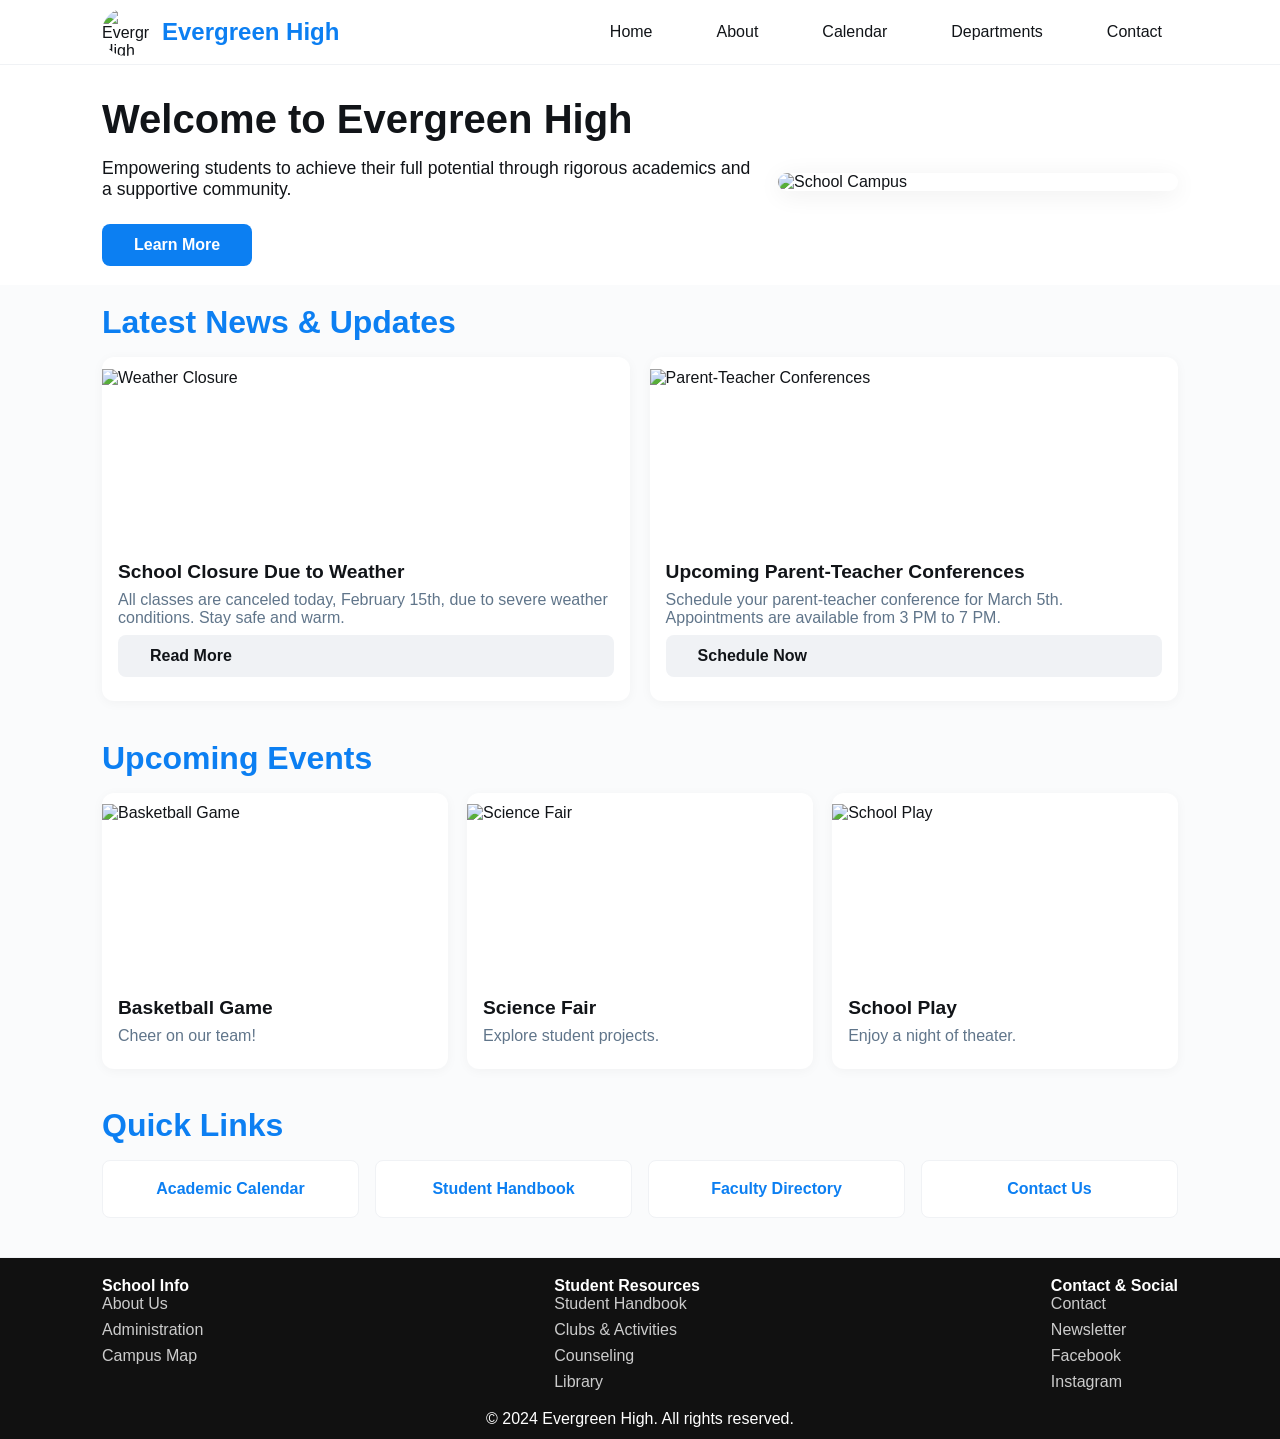
==== commit 48afad8c: "final frontend structure" ====
--- a/index.html
+++ b/index.html
@@ -61,14 +61,14 @@
                 <h2>Upcoming Events</h2>
                 <div class="card-grid">
                     <article class="card">
-                        <img src="https://images.unsplash.com/photo-1509228468518-c5eeecbff44a?auto=format&fit=crop&w=400&q=80" alt="Basketball Game" class="card-img">
+                        <img src="https://images.unsplash.com/photo-1517649763962-0c623066013b?auto=format&fit=crop&w=400&q=80" alt="Basketball Game" class="card-img">
                         <div class="card-body">
                             <h3>Basketball Game</h3>
                             <p>Cheer on our team!</p>
                         </div>
                     </article>
                     <article class="card">
-                        <img src="https://images.unsplash.com/photo-1465808883808-8a8b1b6b43a5?auto=format&fit=crop&w=400&q=80" alt="Science Fair" class="card-img">
+                        <img src="https://images.unsplash.com/photo-1503676382389-4809596d5290?auto=format&fit=crop&w=400&q=80" alt="Science Fair" class="card-img">
                         <div class="card-body">
                             <h3>Science Fair</h3>
                             <p>Explore student projects.</p>
@@ -98,10 +98,33 @@
     </main>
     <footer class="footer">
         <div class="container footer-content">
-            <div class="footer-links">
-                <a href="#">Privacy Policy</a>
-                <a href="#">Terms of Service</a>
-                <a href="contact.html">Contact Us</a>
+            <div class="footer-columns">
+                <div class="footer-col">
+                    <h4>School Info</h4>
+                    <ul>
+                        <li><a href="about.html">About Us</a></li>
+                        <li><a href="#">Administration</a></li>
+                        <li><a href="#">Campus Map</a></li>
+                    </ul>
+                </div>
+                <div class="footer-col">
+                    <h4>Student Resources</h4>
+                    <ul>
+                        <li><a href="#">Student Handbook</a></li>
+                        <li><a href="#">Clubs & Activities</a></li>
+                        <li><a href="#">Counseling</a></li>
+                        <li><a href="#">Library</a></li>
+                    </ul>
+                </div>
+                <div class="footer-col">
+                    <h4>Contact & Social</h4>
+                    <ul>
+                        <li><a href="contact.html">Contact</a></li>
+                        <li><a href="#">Newsletter</a></li>
+                        <li><a href="#">Facebook</a></li>
+                        <li><a href="#">Instagram</a></li>
+                    </ul>
+                </div>
             </div>
             <p>&copy; 2024 Evergreen High. All rights reserved.</p>
         </div>
--- a/style.css
+++ b/style.css
@@ -23,10 +23,11 @@
     min-height: 100vh;
 }
 
+/* --- Tighter Layout Adjustments --- */
 .container {
     max-width: 1100px;
     margin: 0 auto;
-    padding: 0 24px;
+    padding: 0 12px;
 }
 
 .navbar {
@@ -75,13 +76,13 @@
 
 .hero {
     background: var(--white);
-    padding: 3rem 0 2rem 0;
+    padding: 2rem 0 1.2rem 0;
 }
 .hero-content {
     display: flex;
     flex-wrap: wrap;
     align-items: center;
-    gap: 2rem;
+    gap: 1.2rem;
 }
 .hero-text {
     flex: 1 1 320px;
@@ -132,18 +133,18 @@
 }
 
 .news, .events, .quick-links {
-    padding: 2rem 0;
+    padding: 1.2rem 0;
 }
 .news h2, .events h2, .quick-links h2 {
     font-size: 2rem;
     font-weight: 800;
-    margin-bottom: 1.5rem;
+    margin-bottom: 1rem;
     color: var(--primary);
 }
 .card-grid {
     display: grid;
     grid-template-columns: repeat(auto-fit, minmax(260px, 1fr));
-    gap: 2rem;
+    gap: 1.2rem;
 }
 .card {
     background: var(--white);
@@ -153,6 +154,7 @@
     display: flex;
     flex-direction: column;
     transition: transform var(--transition), box-shadow var(--transition);
+    padding: 0.7rem 0 0.7rem 0;
 }
 .card:hover {
     transform: translateY(-4px) scale(1.02);
@@ -164,11 +166,11 @@
     object-fit: cover;
 }
 .card-body {
-    padding: 1.2rem;
+    padding: 0.8rem 1rem;
     flex: 1;
     display: flex;
     flex-direction: column;
-    gap: 0.7rem;
+    gap: 0.5rem;
 }
 .card-body h3 {
     font-size: 1.2rem;
@@ -198,46 +200,18 @@
     background: var(--primary);
     color: var(--white);
 }
-.footer {
-    background: var(--white);
-    border-top: 1px solid var(--gray);
-    padding: 2rem 0 1rem 0;
-    margin-top: 2rem;
-}
-.footer-content {
-    display: flex;
-    flex-direction: column;
-    align-items: center;
-    gap: 1rem;
-}
-.footer-links {
-    display: flex;
-    gap: 2rem;
-    flex-wrap: wrap;
-    margin-bottom: 0.5rem;
-}
-.footer-links a {
-    color: var(--secondary);
-    text-decoration: none;
-    font-size: 1rem;
-    transition: color var(--transition);
-}
-.footer-links a:hover, .footer-links a:focus {
-    color: var(--primary);
-}
-
 /* --- Contact Form Modern Styles --- */
 .contact-form {
     background: var(--white);
     border-radius: var(--radius);
     box-shadow: 0 2px 12px rgba(0,0,0,0.04);
-    padding: 2rem 1.5rem;
-    max-width: 500px;
+    padding: 1.2rem 0.7rem;
+    max-width: 420px;
     margin: 0 auto;
     width: 100%;
     display: flex;
     flex-direction: column;
-    gap: 1.5rem;
+    gap: 1rem;
 }
 .form-group {
     display: flex;
@@ -306,34 +280,112 @@
     display: inline-block;
 }
 
+/* --- Modern 3-Column Footer --- */
+.footer {
+    background: #111;
+    border-top: 1px solid var(--gray);
+    padding: 1.2rem 0 0.7rem 0;
+    margin-top: 1.2rem;
+}
+.footer-content {
+    display: flex;
+    flex-direction: column;
+    align-items: center;
+    gap: 0.5rem;
+    width: 100%;
+    color: #fff;
+}
+.footer-links {
+    display: flex;
+    gap: 1.2rem;
+    flex-wrap: wrap;
+    margin-bottom: 0.2rem;
+}
+.footer-links a {
+    color: var(--secondary);
+    text-decoration: none;
+    font-size: 1rem;
+    transition: color var(--transition);
+}
+.footer-links a:hover, .footer-links a:focus {
+    color: var(--primary);
+}
+.footer-col h4 {
+    color: #fff;
+}
+.footer-col ul {
+    list-style: none;
+    padding: 0;
+    margin: 0;
+    display: flex;
+    flex-direction: column;
+    gap: 0.5rem;
+}
+.footer-col li {
+    font-size: 1rem;
+    color: #ccc;
+}
+.footer-col a {
+    color: #ccc;
+    text-decoration: none;
+    transition: color var(--transition);
+}
+.footer-col a:hover, .footer-col a:focus {
+    color: var(--primary);
+}
+.footer-columns {
+    display: flex;
+    justify-content: space-between;
+    gap: 2.5rem;
+    width: 100%;
+    max-width: 1100px;
+    margin: 0 auto 0.7rem auto;
+}
+@media (max-width: 900px) {
+    .footer-columns {
+        gap: 1.2rem;
+    }
+}
+@media (max-width: 700px) {
+    .footer-columns {
+        flex-direction: column;
+        align-items: center;
+        gap: 1.5rem;
+    }
+    .footer-col {
+        min-width: 0;
+        width: 100%;
+        text-align: center;
+    }
+}
+
 @media (max-width: 900px) {
     .hero-content {
-        flex-direction: column;
-        text-align: center;
+        gap: 0.7rem;
     }
     .navbar-content {
-        flex-direction: column;
-        gap: 1rem;
+        gap: 0.7rem;
     }
     .nav-links {
-        gap: 1rem;
+        gap: 0.7rem;
     }
 }
 @media (max-width: 600px) {
     .container {
-        padding: 0 8px;
+        padding: 0 4px;
     }
     .card-img {
-        height: 120px;
+        height: 100px;
     }
     .hero-img {
         max-width: 100%;
-        height: 180px;
+        height: 120px;
     }
     .news h2, .events h2, .quick-links h2 {
-        font-size: 1.3rem;
+        font-size: 1.1rem;
+        margin-bottom: 0.5rem;
     }
     .contact-form {
-        padding: 1rem 0.5rem;
+        padding: 0.7rem 0.2rem;
     }
 }
